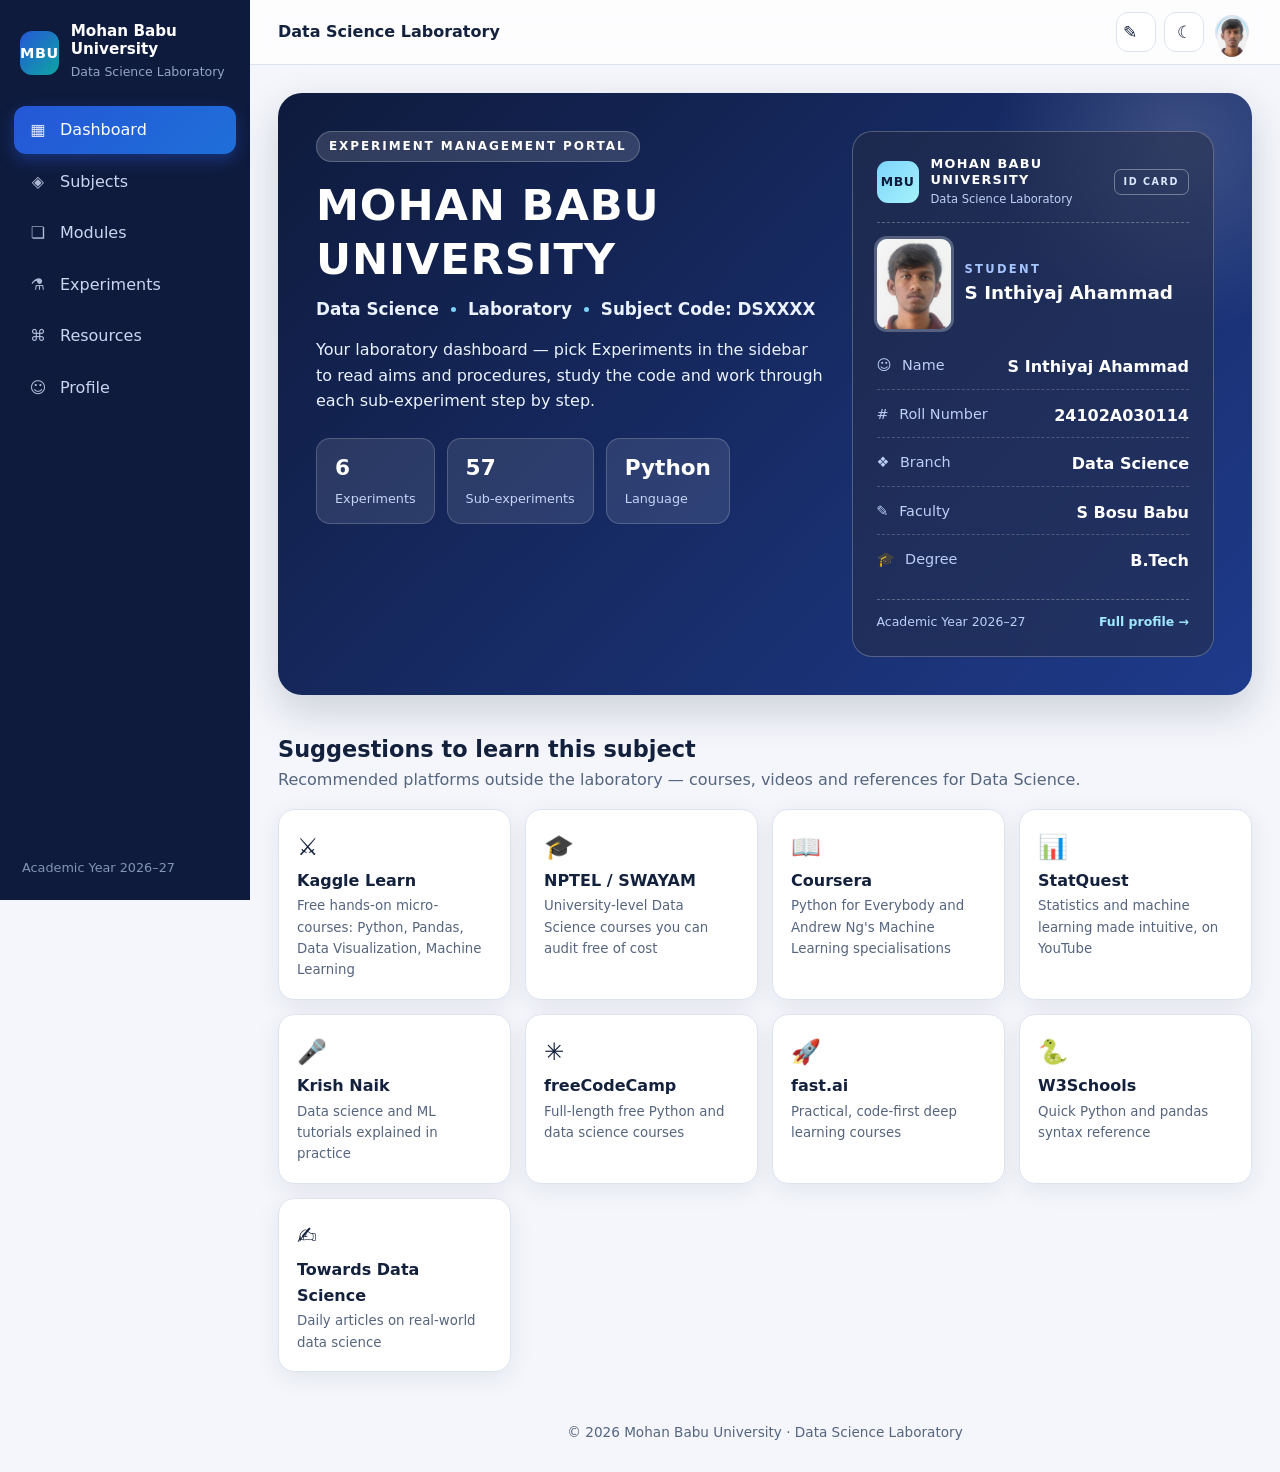
==== mbu-portal/index.html @ 8afcabea "Add Data Science Laboratory portal with Subject Management System" ====
<!DOCTYPE html>
<html lang="en">
<head>
  <meta charset="UTF-8">
  <meta name="viewport" content="width=device-width, initial-scale=1">
  <title>Data Science Laboratory | Mohan Babu University</title>
  <meta name="description" content="Data Science Laboratory experiment portal of Mohan Babu University.">
  <script>
    try { var t = localStorage.getItem("mbu-theme"); if (t) document.documentElement.setAttribute("data-theme", t); } catch (e) {}
  </script>
  <link rel="stylesheet" href="css/style.css">
  <link rel="stylesheet" href="css/admin.css">
</head>
<body>
  <div class="page-progress" aria-hidden="true"></div>
  <a class="skip-link" href="#main">Skip to content</a>
  <div class="overlay" id="overlay"></div>

  <aside class="sidebar" id="sidebar" aria-label="Main navigation">
    <div class="brand">
      <span class="brand-logo" aria-hidden="true">MBU</span>
      <div><strong>Mohan Babu University</strong><small>Data Science Laboratory</small></div>
    </div>
    <nav class="nav">
      <a href="index.html" data-nav-id="dashboard"><span class="ico" aria-hidden="true">▦</span> Dashboard</a>
      <a href="subjects.html" data-nav-id="subjects"><span class="ico" aria-hidden="true">◈</span> Subjects</a>
      <a href="modules.html" data-nav-id="modules"><span class="ico" aria-hidden="true">❏</span> Modules</a>
      <a href="experiments.html" data-nav-id="experiments"><span class="ico" aria-hidden="true">⚗</span> Experiments</a>
      <a href="resources.html" data-nav-id="resources"><span class="ico" aria-hidden="true">⌘</span> Resources</a>
      <a href="profile.html" data-nav-id="profile"><span class="ico" aria-hidden="true">☺</span> Profile</a>
    </nav>
    <div class="sidebar-foot">Academic Year 2026–27</div>
  </aside>

  <div class="main">
    <header class="topbar">
      <button class="icon-btn menu-btn" id="menuBtn" type="button" aria-label="Open menu" aria-controls="sidebar" aria-expanded="false">☰</button>
      <span class="topbar-title">Data Science Laboratory</span>
      <div class="topbar-actions">
        <button class="icon-btn" id="themeToggle" type="button" aria-label="Toggle dark mode">☾</button>
        <a class="topbar-avatar" href="profile.html" data-nav aria-label="Open profile page" title="Profile">
          <span class="avatar" id="topAvatar" aria-hidden="true">?</span>
        </a>
      </div>
    </header>

    <main id="main" class="page container">

      <!-- HEADER / PROFILE -->
      <section class="hero" id="dashboard" aria-labelledby="uniTitle">
        <div class="hero-text">
          <span class="eyebrow">Experiment Management Portal</span>
          <h1 id="uniTitle">MOHAN BABU UNIVERSITY</h1>
          <p class="hero-sub">
            <span>Data Science</span><i aria-hidden="true"></i>
            <span>Laboratory</span><i aria-hidden="true"></i>
            <span id="subjectCode">Subject Code: DSXXXX</span>
          </p>
          <p class="hero-lead">Your laboratory dashboard — pick Experiments in the sidebar to read aims and procedures, study the code and work through each sub-experiment step by step.</p>
          <div class="stats">
            <div class="stat"><strong id="statExp">0</strong><span>Experiments</span></div>
            <div class="stat"><strong id="statSub">0</strong><span>Sub-experiments</span></div>
            <div class="stat"><strong>Python</strong><span>Language</span></div>
          </div>
        </div>

        <aside class="profile-card" id="profile" aria-label="Student ID card">
          <div class="id-strip">
            <span class="id-crest" aria-hidden="true">MBU</span>
            <div><strong>MOHAN BABU UNIVERSITY</strong><small>Data Science Laboratory</small></div>
            <span class="id-tag">ID CARD</span>
          </div>
          <div class="profile-head">
            <div class="avatar" id="avatar" aria-hidden="true">?</div>
            <div><span class="profile-label">STUDENT</span><strong id="pName">Student</strong></div>
          </div>
          <dl class="profile-list">
            <div><dt><span aria-hidden="true">☺</span> Name</dt><dd id="pNameFull"></dd></div>
            <div><dt><span aria-hidden="true">#</span> Roll Number</dt><dd id="pRoll"></dd></div>
            <div><dt><span aria-hidden="true">❖</span> Branch</dt><dd id="pBranch"></dd></div>
            <div><dt><span aria-hidden="true">✎</span> Faculty</dt><dd id="pFaculty"></dd></div>
            <div><dt><span aria-hidden="true">🎓</span> Degree</dt><dd id="pDegree"></dd></div>
          </dl>
          <div class="id-foot">
            <span>Academic Year 2026–27</span>
            <a href="profile.html" data-nav>Full profile →</a>
          </div>
        </aside>
      </section>

      <!-- LEARNING SUGGESTIONS -->
      <section class="resources" id="suggestions" aria-labelledby="sugTitle">
        <h2 id="sugTitle">Suggestions to learn this subject</h2>
        <p class="muted">Recommended platforms outside the laboratory — courses, videos and references for Data Science.</p>
        <div class="res-grid" id="sugGrid"></div>
        <p class="muted" id="sugEmpty" hidden>No suggestions configured — add entries to <code>learningSuggestions</code> in <code>js/data.js</code>.</p>
      </section>
    </main>

    <footer class="footer">© 2026 Mohan Babu University · Data Science Laboratory</footer>
  </div>

  <script src="js/data.js"></script>
  <script src="js/data-store.js"></script>
  <script src="js/common.js"></script>
  <script src="js/index.js"></script>
  <!-- Edit / Admin Mode -->
  <script src="js/admin.js"></script>
  <script src="js/admin-pages.js"></script>
</body>
</html>
---- mbu-portal/css/style.css ----
/* =====================================================================
   style.css  -  Mohan Babu University Data Science Laboratory Portal
   Sections: variables, base, layout, hero, search, cards, modal,
   detail pages, code, animations, responsive.
   ===================================================================== */

:root {
  --bg: #f4f6fb;
  --surface: #ffffff;
  --surface-2: #eef2f9;
  --text: #14213d;
  --muted: #55657f;
  --border: #dde3ef;
  --link: #1d4ed8;
  --primary: #2557d6;
  --primary-2: #0ea5a4;
  --glass: rgba(255, 255, 255, 0.78);
  --shadow: 0 6px 24px rgba(20, 33, 61, 0.08);
  --shadow-lg: 0 16px 40px rgba(20, 33, 61, 0.18);
  --sidebar: #0f1b3d;
  --code-bg: #0f172a;
  --radius: 18px;
}

[data-theme="dark"] {
  --bg: #0b1220;
  --surface: #131c31;
  --surface-2: #1a2540;
  --text: #e8edf8;
  --muted: #9fb0cc;
  --border: #25324f;
  --link: #8ab4ff;
  --primary: #6c9bff;
  --primary-2: #2dd4bf;
  --glass: rgba(11, 18, 32, 0.78);
  --shadow: 0 6px 24px rgba(0, 0, 0, 0.35);
  --shadow-lg: 0 16px 40px rgba(0, 0, 0, 0.5);
  --sidebar: #080e1d;
}

/* ---------- Base ---------- */
*,
*::before,
*::after {
  box-sizing: border-box;
}

html {
  scroll-behavior: smooth;
  scroll-padding-top: 84px;
}

body {
  margin: 0;
  font-family: "Inter", "Segoe UI", system-ui, -apple-system, Roboto, Arial, sans-serif;
  background: var(--bg);
  color: var(--text);
  line-height: 1.6;
  transition: background 0.3s ease, color 0.3s ease;
}

a {
  color: var(--link);
  text-decoration: none;
}

h1,
h2,
h3 {
  line-height: 1.25;
  margin: 0;
}

p {
  margin: 0;
}

.muted {
  color: var(--muted);
}

.sr-only {
  position: absolute;
  width: 1px;
  height: 1px;
  padding: 0;
  margin: -1px;
  overflow: hidden;
  clip: rect(0, 0, 0, 0);
  white-space: nowrap;
  border: 0;
}

.skip-link {
  position: fixed;
  left: 12px;
  top: -60px;
  z-index: 300;
  background: var(--primary);
  color: #fff;
  padding: 10px 16px;
  border-radius: 10px;
  transition: top 0.2s;
}

.skip-link:focus {
  top: 12px;
}

:focus-visible {
  outline: 3px solid var(--primary-2);
  outline-offset: 2px;
  border-radius: 6px;
}

/* Loading bar and spinner */
.page-progress {
  position: fixed;
  top: 0;
  left: 0;
  height: 3px;
  width: 0;
  z-index: 400;
  pointer-events: none;
  background: linear-gradient(90deg, var(--primary), var(--primary-2));
  animation: progress 0.9s ease-out forwards;
}

.loader {
  display: flex;
  align-items: center;
  gap: 12px;
  padding: 60px 0;
  color: var(--muted);
  justify-content: center;
}

.spinner {
  width: 22px;
  height: 22px;
  border-radius: 50%;
  border: 3px solid var(--border);
  border-top-color: var(--primary);
  animation: spin 0.8s linear infinite;
}

/* ---------- Layout ---------- */
.sidebar {
  position: fixed;
  inset: 0 auto 0 0;
  width: 250px;
  z-index: 60;
  background: var(--sidebar);
  color: #cbd5f0;
  padding: 22px 14px;
  display: flex;
  flex-direction: column;
  gap: 22px;
  transition: transform 0.3s ease;
}

.brand {
  display: flex;
  align-items: center;
  gap: 12px;
  padding: 0 6px;
}

.brand strong {
  display: block;
  color: #fff;
  font-size: 0.95rem;
  line-height: 1.2;
}

.brand small {
  color: #94a3c8;
  font-size: 0.78rem;
}

.brand-logo {
  width: 44px;
  height: 44px;
  border-radius: 12px;
  display: grid;
  place-items: center;
  font-weight: 800;
  font-size: 0.9rem;
  color: #fff;
  letter-spacing: 0.04em;
  background: linear-gradient(135deg, #2557d6, #0ea5a4);
}

.nav {
  display: flex;
  flex-direction: column;
  gap: 4px;
}

.nav a {
  display: flex;
  align-items: center;
  gap: 12px;
  padding: 11px 14px;
  border-radius: 12px;
  color: #cbd5f0;
  font-weight: 500;
  transition: background 0.2s, color 0.2s, transform 0.2s;
}

.nav a .ico {
  width: 20px;
  text-align: center;
  opacity: 0.85;
}

.nav a:hover {
  background: rgba(255, 255, 255, 0.08);
  color: #fff;
  transform: translateX(3px);
}

.nav a.active {
  background: linear-gradient(135deg, #2557d6, #1e6fd9);
  color: #fff;
  box-shadow: 0 6px 16px rgba(37, 87, 214, 0.4);
}

.sidebar-foot {
  margin-top: auto;
  font-size: 0.8rem;
  color: #8392b5;
  padding: 0 8px;
}

.overlay {
  position: fixed;
  inset: 0;
  background: rgba(8, 14, 29, 0.55);
  z-index: 55;
  opacity: 0;
  visibility: hidden;
  transition: opacity 0.3s;
}

.overlay.show {
  opacity: 1;
  visibility: visible;
}

.main {
  margin-left: 250px;
  min-height: 100vh;
  display: flex;
  flex-direction: column;
}

.topbar {
  position: sticky;
  top: 0;
  z-index: 40;
  display: flex;
  align-items: center;
  gap: 12px;
  padding: 12px 28px;
  background: var(--glass);
  border-bottom: 1px solid var(--border);
  -webkit-backdrop-filter: blur(14px);
  backdrop-filter: blur(14px);
  transition: background 0.3s, border-color 0.3s;
}

.topbar-title {
  font-weight: 700;
}

.topbar-actions {
  margin-left: auto;
  display: flex;
  gap: 8px;
}

.icon-btn {
  width: 40px;
  height: 40px;
  border-radius: 12px;
  border: 1px solid var(--border);
  background: var(--surface);
  color: var(--text);
  font-size: 1.05rem;
  cursor: pointer;
  display: inline-grid;
  place-items: center;
  transition: transform 0.2s, border-color 0.2s, background 0.3s;
}

.icon-btn:hover {
  transform: translateY(-2px);
  border-color: var(--primary);
}

.menu-btn {
  display: none;
}

.container {
  width: 100%;
  max-width: 1180px;
  margin: 0 auto;
  padding: 28px;
  flex: 1;
}

.footer {
  text-align: center;
  color: var(--muted);
  font-size: 0.85rem;
  padding: 22px 16px 28px;
}

.page {
  animation: fadeIn 0.5s ease both;
}

body.leaving .page {
  opacity: 0;
  transform: translateY(8px);
  transition: opacity 0.18s, transform 0.18s;
}

/* ---------- Buttons ---------- */
.btn {
  display: inline-flex;
  align-items: center;
  justify-content: center;
  gap: 8px;
  padding: 11px 20px;
  border-radius: 12px;
  border: 1px solid transparent;
  font: inherit;
  font-weight: 600;
  cursor: pointer;
  transition: transform 0.2s, box-shadow 0.2s, background-position 0.4s, border-color 0.2s, background-color 0.2s;
}

.btn-primary {
  color: #fff;
  background: linear-gradient(135deg, #2557d6, #3b82f6, #0ea5a4);
  background-size: 200% 200%;
  background-position: 0% 50%;
}

.btn-primary:hover {
  transform: translateY(-2px);
  background-position: 100% 50%;
  box-shadow: 0 10px 22px rgba(37, 87, 214, 0.35);
}

.btn-ghost {
  background: transparent;
  color: var(--text);
  border-color: var(--border);
}

.btn-ghost:hover {
  background: var(--surface-2);
  border-color: var(--primary);
  transform: translateY(-2px);
}

.btn:active {
  transform: translateY(0);
}

.btn[disabled],
.btn[aria-disabled="true"] {
  opacity: 0.45;
  pointer-events: none;
}

/* ---------- Hero ---------- */
.hero {
  position: relative;
  overflow: hidden;
  display: grid;
  grid-template-columns: 1.4fr 1fr;
  gap: 28px;
  padding: 38px;
  border-radius: 24px;
  color: #fff;
  background: linear-gradient(135deg, #0f1b3d, #1e3a8a 55%, #0e7490);
  background-size: 180% 180%;
  animation: drift 14s ease infinite alternate;
  box-shadow: var(--shadow-lg);
}

.hero::before {
  content: "";
  position: absolute;
  width: 380px;
  height: 380px;
  right: -120px;
  top: -140px;
  border-radius: 50%;
  background: radial-gradient(circle, rgba(255, 255, 255, 0.16), transparent 70%);
  pointer-events: none;
}

.hero-text,
.profile-card {
  position: relative;
  z-index: 1;
}

.eyebrow {
  display: inline-block;
  font-size: 0.75rem;
  font-weight: 700;
  letter-spacing: 0.16em;
  text-transform: uppercase;
  padding: 5px 12px;
  border-radius: 999px;
  background: rgba(255, 255, 255, 0.14);
  border: 1px solid rgba(255, 255, 255, 0.22);
}

.hero h1 {
  margin-top: 16px;
  font-size: clamp(1.8rem, 4vw, 2.7rem);
  letter-spacing: 0.02em;
}

.hero-sub {
  margin-top: 10px;
  display: flex;
  flex-wrap: wrap;
  align-items: center;
  gap: 12px;
  font-weight: 600;
  font-size: 1.05rem;
  color: #eaf2ff;
}

.hero-sub i {
  width: 5px;
  height: 5px;
  border-radius: 50%;
  background: #7dd3fc;
  display: inline-block;
}

.hero-lead {
  margin-top: 14px;
  color: #eaf2ff;
  max-width: 52ch;
}

.stats {
  margin-top: 24px;
  display: flex;
  flex-wrap: wrap;
  gap: 12px;
}

.stat {
  padding: 12px 18px;
  border-radius: 14px;
  background: rgba(255, 255, 255, 0.1);
  border: 1px solid rgba(255, 255, 255, 0.18);
  min-width: 110px;
}

.stat strong {
  display: block;
  font-size: 1.35rem;
}

.stat span {
  font-size: 0.8rem;
  color: #c3d3f5;
}

.profile-card {
  align-self: center;
  padding: 24px;
  border-radius: 20px;
  background: rgba(255, 255, 255, 0.11);
  border: 1px solid rgba(255, 255, 255, 0.24);
  -webkit-backdrop-filter: blur(16px);
  backdrop-filter: blur(16px);
}

.profile-head {
  display: flex;
  align-items: center;
  gap: 14px;
  margin-bottom: 16px;
}

.avatar {
  width: 60px;
  height: 60px;
  border-radius: 50%;
  display: grid;
  place-items: center;
  font-size: 1.5rem;
  font-weight: 800;
  color: #0f1b3d;
  background: linear-gradient(135deg, #7dd3fc, #a5f3fc);
  box-shadow: 0 0 0 4px rgba(255, 255, 255, 0.2);
}

.profile-label {
  display: block;
  font-size: 0.72rem;
  letter-spacing: 0.2em;
  color: #a5c4ff;
  font-weight: 700;
}

.profile-head strong {
  font-size: 1.15rem;
}

.profile-list {
  margin: 0;
  display: grid;
  gap: 4px;
}

.profile-list>div {
  display: flex;
  justify-content: space-between;
  gap: 12px;
  padding: 9px 0;
  border-bottom: 1px dashed rgba(255, 255, 255, 0.2);
}

.profile-list>div:last-child {
  border-bottom: 0;
}

.profile-list dt {
  color: #bcd0f5;
  font-size: 0.9rem;
}

.profile-list dt span {
  margin-right: 6px;
}

.profile-list dd {
  margin: 0;
  font-weight: 600;
  text-align: right;
}

/* ---------- Search ---------- */
.search-panel {
  margin-top: 28px;
  padding: 26px;
  background: var(--surface);
  border: 1px solid var(--border);
  border-radius: var(--radius);
  box-shadow: var(--shadow);
  transition: background 0.3s, border-color 0.3s;
}

.search-head {
  display: flex;
  align-items: center;
  justify-content: space-between;
  gap: 16px;
  flex-wrap: wrap;
  margin-bottom: 18px;
}

.search-head h2 {
  font-size: 1.5rem;
}

.search-head p {
  color: var(--muted);
  font-size: 0.95rem;
}

.search-box {
  display: flex;
  align-items: center;
  gap: 8px;
  padding: 0 16px;
  border-radius: 14px;
  background: var(--surface-2);
  border: 2px solid var(--border);
  transition: border-color 0.2s, box-shadow 0.2s;
}

.search-box:focus-within {
  border-color: var(--primary);
  box-shadow: 0 0 0 4px rgba(37, 87, 214, 0.15);
}

.search-box input {
  flex: 1;
  min-width: 0;
  border: 0;
  outline: 0;
  background: transparent;
  color: var(--text);
  font: inherit;
  font-size: 1.05rem;
  padding: 17px 6px;
}

.clear-btn {
  border: 0;
  background: var(--border);
  color: var(--text);
  width: 28px;
  height: 28px;
  border-radius: 50%;
  cursor: pointer;
}

.result-count {
  margin-top: 12px;
  font-size: 0.9rem;
  color: var(--muted);
  min-height: 1.4em;
}

/* ---------- Experiment cards ---------- */
.grid {
  display: grid;
  grid-template-columns: repeat(3, 1fr);
  gap: 22px;
  margin-top: 24px;
}

.card {
  position: relative;
  overflow: hidden;
  display: flex;
  flex-direction: column;
  gap: 12px;
  padding: 24px 22px 22px;
  background: var(--surface);
  border: 1px solid var(--border);
  border-radius: var(--radius);
  box-shadow: var(--shadow);
  animation: rise 0.55s ease both;
  animation-delay: calc(var(--i, 0) * 70ms);
  transition: transform 0.25s ease, box-shadow 0.25s ease, border-color 0.25s ease, background 0.3s;
}

.card::before {
  content: "";
  position: absolute;
  left: 0;
  right: 0;
  top: 0;
  height: 4px;
  background: linear-gradient(90deg, var(--primary), var(--primary-2), var(--primary));
  background-size: 200% 100%;
  transition: background-position 0.6s;
}

.card:hover {
  transform: translateY(-6px);
  box-shadow: var(--shadow-lg);
  border-color: var(--primary);
}

.card:hover::before {
  background-position: 100% 0;
}

.card-top {
  display: flex;
  justify-content: space-between;
  align-items: center;
  gap: 8px;
}

.exp-tag {
  font-size: 0.74rem;
  font-weight: 800;
  letter-spacing: 0.14em;
  color: var(--link);
}

.badge {
  font-size: 0.7rem;
  font-weight: 700;
  padding: 2px 10px;
  border-radius: 999px;
  background: var(--surface-2);
  color: var(--muted);
  border: 1px solid var(--border);
}

.remove-btn {
  border: 0;
  background: transparent;
  color: var(--muted);
  cursor: pointer;
  font-size: 0.8rem;
  text-decoration: underline;
  padding: 2px 4px;
}

.remove-btn:hover {
  color: #dc2626;
}

.card h3 {
  font-size: 1.18rem;
}

.desc {
  color: var(--muted);
  font-size: 0.9rem;
  line-height: 1.55;
  display: -webkit-box;
  -webkit-box-orient: vertical;
  -webkit-line-clamp: 15;
  line-clamp: 15;
  overflow: hidden;
}

.chips {
  display: flex;
  flex-wrap: wrap;
  gap: 8px;
}

.chip {
  width: 36px;
  height: 36px;
  display: grid;
  place-items: center;
  border-radius: 10px;
  font-weight: 700;
  background: var(--surface-2);
  border: 1px solid var(--border);
  color: var(--link);
  transition: transform 0.2s, background 0.2s, color 0.2s, box-shadow 0.2s;
}

.chip:hover {
  transform: translateY(-3px);
  background: linear-gradient(135deg, #2557d6, #0ea5a4);
  color: #fff;
  border-color: transparent;
  box-shadow: 0 8px 16px rgba(37, 87, 214, 0.3);
}

.card-actions {
  margin-top: auto;
  padding-top: 6px;
  display: flex;
  gap: 10px;
}

.card-actions .btn {
  flex: 1;
  font-size: 0.9rem;
  padding: 10px 12px;
}

.card.pop {
  animation: pop 0.35s ease both;
  animation-delay: calc(var(--i, 0) * 45ms);
}

.empty {
  text-align: center;
  margin-top: 24px;
  padding: 56px 20px;
  border: 2px dashed var(--border);
  border-radius: var(--radius);
  color: var(--muted);
  animation: fadeIn 0.4s ease;
}

.empty-icon {
  font-size: 2.2rem;
  margin-bottom: 8px;
}

.empty h3 {
  color: var(--text);
  margin-bottom: 4px;
}

/* ---------- Resources ---------- */
.resources {
  margin-top: 40px;
}

.resources h2 {
  font-size: 1.4rem;
  margin-bottom: 4px;
}

.res-grid {
  margin-top: 16px;
  display: grid;
  grid-template-columns: repeat(auto-fit, minmax(190px, 1fr));
  gap: 14px;
}

.res-tile {
  display: flex;
  flex-direction: column;
  gap: 2px;
  padding: 18px;
  border-radius: 16px;
  color: var(--text);
  background: var(--surface);
  border: 1px solid var(--border);
  box-shadow: var(--shadow);
  transition: transform 0.25s, border-color 0.25s, box-shadow 0.25s;
}

.res-tile span {
  font-size: 1.5rem;
}

.res-tile small {
  color: var(--muted);
}

.res-tile:hover {
  transform: translateY(-4px);
  border-color: var(--primary);
  box-shadow: var(--shadow-lg);
}

/* ---------- Modal ---------- */
.modal-backdrop {
  position: fixed;
  inset: 0;
  z-index: 100;
  display: grid;
  place-items: center;
  padding: 16px;
  background: rgba(8, 14, 29, 0.6);
  -webkit-backdrop-filter: blur(4px);
  backdrop-filter: blur(4px);
  opacity: 0;
  visibility: hidden;
  transition: opacity 0.25s, visibility 0.25s;
}

.modal-backdrop.open {
  opacity: 1;
  visibility: visible;
}

.modal {
  width: min(640px, 100%);
  max-height: 92vh;
  overflow: auto;
  padding: 26px;
  border-radius: 22px;
  background: var(--surface);
  border: 1px solid var(--border);
  box-shadow: var(--shadow-lg);
  transform: translateY(24px) scale(0.97);
  transition: transform 0.3s ease;
}

.modal-backdrop.open .modal {
  transform: none;
}

.modal-head {
  display: flex;
  justify-content: space-between;
  align-items: center;
  margin-bottom: 16px;
}

.modal-head h2 {
  font-size: 1.4rem;
}

.field {
  display: flex;
  flex-direction: column;
  gap: 6px;
  margin-bottom: 14px;
}

.field-row {
  display: flex;
  gap: 14px;
}

.field-row .field {
  width: 190px;
}

.field-row .field.grow {
  flex: 1;
  width: auto;
}

.field label {
  font-weight: 600;
  font-size: 0.9rem;
}

.field input,
.field textarea {
  width: 100%;
  font: inherit;
  color: var(--text);
  background: var(--surface-2);
  border: 1.5px solid var(--border);
  border-radius: 12px;
  padding: 11px 13px;
  resize: vertical;
  transition: border-color 0.2s, box-shadow 0.2s;
}

.field input:focus,
.field textarea:focus {
  outline: 0;
  border-color: var(--primary);
  box-shadow: 0 0 0 4px rgba(37, 87, 214, 0.15);
}

.form-error {
  color: #dc2626;
  font-weight: 600;
  font-size: 0.9rem;
  margin-bottom: 10px;
}

.modal-actions {
  display: flex;
  justify-content: flex-end;
  gap: 10px;
}

/* ---------- Detail pages ---------- */
.back-link {
  display: inline-flex;
  gap: 6px;
  font-weight: 600;
  margin-bottom: 16px;
}

.back-link:hover {
  text-decoration: underline;
}

.page-hero {
  padding: 34px;
  border-radius: 24px;
  color: #fff;
  box-shadow: var(--shadow-lg);
  background: linear-gradient(135deg, #0f1b3d, #1e3a8a 60%, #0e7490);
  background-size: 180% 180%;
  animation: drift 14s ease infinite alternate;
}

.page-hero .exp-tag {
  color: #7dd3fc;
  font-size: 0.85rem;
}

.page-hero h1 {
  margin-top: 8px;
  font-size: clamp(1.6rem, 3.4vw, 2.3rem);
}

.res-label {
  margin-top: 18px;
  font-size: 0.78rem;
  letter-spacing: 0.16em;
  text-transform: uppercase;
  color: #a5c4ff;
  font-weight: 700;
}

.res-links {
  margin-top: 10px;
  display: flex;
  flex-wrap: wrap;
  gap: 12px;
}

.res-link {
  display: inline-flex;
  align-items: center;
  gap: 8px;
  padding: 10px 18px;
  border-radius: 12px;
  color: #fff;
  font-weight: 600;
  background: rgba(255, 255, 255, 0.14);
  border: 1px solid rgba(255, 255, 255, 0.28);
  transition: transform 0.2s, background 0.2s;
}

.res-link:hover {
  transform: translateY(-3px);
  background: rgba(255, 255, 255, 0.25);
}

.panel {
  margin-top: 20px;
  padding: 26px;
  background: var(--surface);
  border: 1px solid var(--border);
  border-radius: var(--radius);
  box-shadow: var(--shadow);
  animation: rise 0.5s ease both;
  transition: background 0.3s;
}

.panel h2 {
  display: flex;
  align-items: center;
  gap: 12px;
  font-size: 1.25rem;
  margin-bottom: 14px;
}

.panel h2 .num {
  width: 32px;
  height: 32px;
  border-radius: 10px;
  display: grid;
  place-items: center;
  font-size: 0.9rem;
  color: #fff;
  background: linear-gradient(135deg, #2557d6, #0ea5a4);
}

.panel p {
  color: var(--text);
}

.panel p+p {
  margin-top: 10px;
}

.data-table {
  width: 100%;
  border-collapse: collapse;
}

.data-table th,
.data-table td {
  text-align: left;
  padding: 12px 14px;
  border-bottom: 1px solid var(--border);
  vertical-align: top;
}

.data-table th {
  width: 32%;
  color: var(--muted);
  font-weight: 600;
}

.data-table tr:last-child th,
.data-table tr:last-child td {
  border-bottom: 0;
}

.steps {
  list-style: none;
  margin: 0;
  padding: 0;
  display: grid;
  gap: 10px;
  counter-reset: step;
}

.steps li {
  counter-increment: step;
  display: flex;
  gap: 14px;
  align-items: flex-start;
  padding: 12px 14px;
  background: var(--surface-2);
  border-radius: 12px;
  border: 1px solid var(--border);
  transition: transform 0.2s, border-color 0.2s;
}

.steps li:hover {
  transform: translateX(4px);
  border-color: var(--primary);
}

.steps li::before {
  content: counter(step, decimal-leading-zero);
  flex: none;
  min-width: 34px;
  height: 28px;
  display: grid;
  place-items: center;
  border-radius: 8px;
  font-weight: 700;
  font-size: 0.85rem;
  color: #fff;
  background: linear-gradient(135deg, #2557d6, #0ea5a4);
}

.steps.arrows li::after {
  content: none;
}

.step-arrow {
  color: var(--link);
  font-weight: 700;
}

.sub-grid {
  display: grid;
  grid-template-columns: repeat(auto-fill, minmax(210px, 1fr));
  gap: 14px;
}

.sub-card {
  display: flex;
  flex-direction: column;
  gap: 4px;
  padding: 16px;
  border-radius: 14px;
  color: var(--text);
  background: var(--surface-2);
  border: 1px solid var(--border);
  transition: transform 0.25s, box-shadow 0.25s, border-color 0.25s;
}

.sub-card strong {
  font-size: 1.3rem;
  color: var(--link);
}

.sub-card span {
  color: var(--muted);
  font-size: 0.9rem;
}

.sub-card:hover {
  transform: translateY(-5px);
  box-shadow: var(--shadow-lg);
  border-color: var(--primary);
}

/* Architecture diagram (HTML + CSS only) */
.arch {
  display: flex;
  flex-direction: column;
  align-items: center;
  padding: 8px 0;
}

.arch-node {
  min-width: min(300px, 100%);
  padding: 14px 26px;
  text-align: center;
  font-weight: 700;
  border-radius: 14px;
  color: var(--text);
  background: linear-gradient(135deg, var(--surface-2), var(--surface));
  border: 1.5px solid var(--primary);
  box-shadow: var(--shadow);
  animation: rise 0.5s ease both;
  animation-delay: calc(var(--i, 0) * 120ms);
  transition: transform 0.2s;
}

.arch-node:hover {
  transform: scale(1.04);
}

.arch-node small {
  display: block;
  color: var(--muted);
  font-weight: 500;
  font-size: 0.75rem;
  letter-spacing: 0.08em;
}

.arch-arrow {
  position: relative;
  width: 2px;
  height: 38px;
  background: linear-gradient(var(--primary), var(--primary-2));
}

.arch-arrow::before {
  content: "";
  position: absolute;
  left: -3px;
  top: 0;
  width: 8px;
  height: 8px;
  border-radius: 50%;
  background: var(--primary-2);
  animation: flow 1.6s ease-in-out infinite;
}

.arch-arrow::after {
  content: "";
  position: absolute;
  left: -5px;
  bottom: -2px;
  border: 6px solid transparent;
  border-top: 9px solid var(--primary-2);
  border-bottom: 0;
}

/* Sub-experiment navigation */
.subnav {
  display: flex;
  align-items: center;
  justify-content: space-between;
  gap: 14px;
  flex-wrap: wrap;
  margin-top: 20px;
  padding: 14px 18px;
  border-radius: 16px;
  background: var(--surface);
  border: 1px solid var(--border);
  box-shadow: var(--shadow);
}

.subnav-label {
  font-weight: 700;
}

.tabs {
  display: flex;
  flex-wrap: wrap;
  gap: 8px;
  margin-top: 16px;
}

.tab {
  min-width: 44px;
  height: 40px;
  padding: 0 14px;
  border-radius: 10px;
  font: inherit;
  font-weight: 700;
  cursor: pointer;
  border: 1px solid var(--border);
  background: var(--surface);
  color: var(--link);
  transition: transform 0.2s, background 0.2s, color 0.2s, box-shadow 0.2s;
}

.tab:hover {
  transform: translateY(-3px);
  border-color: var(--primary);
}

.tab[aria-current="true"] {
  color: #fff;
  border-color: transparent;
  background: linear-gradient(135deg, #2557d6, #0ea5a4);
  box-shadow: 0 8px 16px rgba(37, 87, 214, 0.3);
}

.tools {
  display: flex;
  flex-wrap: wrap;
  gap: 10px;
}

.tool {
  padding: 7px 14px;
  border-radius: 999px;
  font-weight: 600;
  font-size: 0.88rem;
  background: var(--surface-2);
  border: 1px solid var(--border);
}

.swap {
  animation: swap 0.4s ease both;
}

.proc {
  display: grid;
  gap: 10px;
  list-style: none;
  margin: 0;
  padding: 0;
}

.proc li {
  display: flex;
  gap: 12px;
  align-items: baseline;
  padding: 11px 14px;
  border-radius: 12px;
  background: var(--surface-2);
  border: 1px solid var(--border);
}

.step-no {
  font-weight: 800;
  color: var(--link);
  font-variant-numeric: tabular-nums;
}

/* ---------- Code and output ---------- */
.code-wrap {
  border-radius: 14px;
  overflow: hidden;
  background: var(--code-bg);
  border: 1px solid #1e293b;
}

.code-head,
.out-head {
  display: flex;
  justify-content: space-between;
  align-items: center;
  padding: 10px 14px;
  background: #1e293b;
  color: #94a3b8;
  font-size: 0.82rem;
}

.dots {
  display: inline-flex;
  gap: 6px;
  margin-right: 10px;
  vertical-align: middle;
}

.dots i {
  width: 11px;
  height: 11px;
  border-radius: 50%;
  display: inline-block;
}

.dots i:nth-child(1) {
  background: #ef4444;
}

.dots i:nth-child(2) {
  background: #f59e0b;
}

.dots i:nth-child(3) {
  background: #22c55e;
}

.copy-btn {
  border: 1px solid #334155;
  background: #0f172a;
  color: #e2e8f0;
  padding: 6px 14px;
  border-radius: 8px;
  cursor: pointer;
  font: inherit;
  font-weight: 600;
  font-size: 0.82rem;
  transition: background 0.2s, border-color 0.2s, color 0.2s;
}

.copy-btn:hover {
  background: #1e293b;
  border-color: #64748b;
}

.copy-btn.done {
  color: #86efac;
  border-color: #22c55e;
}

pre {
  margin: 0;
}

.code-wrap pre,
.out-wrap pre {
  padding: 18px;
  overflow: auto;
  font-family: "Fira Code", "Cascadia Code", Consolas, "Courier New", monospace;
  font-size: 0.88rem;
  line-height: 1.65;
}

.code-wrap pre {
  color: #e2e8f0;
}

.tok-k {
  color: #c4b5fd;
}

.tok-s {
  color: #86efac;
}

.tok-c {
  color: #94a3b8;
  font-style: italic;
}

.tok-n {
  color: #fbbf24;
}

.out-wrap {
  border-radius: 14px;
  overflow: hidden;
  background: #0b1220;
  border: 1px solid #1e293b;
}

.out-wrap pre {
  color: #a7f3d0;
  white-space: pre-wrap;
}

.out-head .live {
  display: inline-flex;
  align-items: center;
  gap: 8px;
}

.out-head .live::before {
  content: "";
  width: 9px;
  height: 9px;
  border-radius: 50%;
  background: #22c55e;
  animation: pulse 1.8s ease-in-out infinite;
}

.toast {
  position: fixed;
  left: 50%;
  bottom: 28px;
  z-index: 500;
  transform: translate(-50%, 30px);
  opacity: 0;
  pointer-events: none;
  padding: 12px 22px;
  border-radius: 12px;
  font-weight: 600;
  color: #fff;
  background: #0f172a;
  box-shadow: var(--shadow-lg);
  transition: opacity 0.3s, transform 0.3s;
}

.toast.show {
  opacity: 1;
  transform: translate(-50%, 0);
}

/* ---------- Animations ---------- */
@keyframes fadeIn {
  from {
    opacity: 0;
  }

  to {
    opacity: 1;
  }
}

@keyframes rise {
  from {
    opacity: 0;
    transform: translateY(18px);
  }

  to {
    opacity: 1;
    transform: none;
  }
}

@keyframes pop {
  from {
    opacity: 0;
    transform: scale(0.96);
  }

  to {
    opacity: 1;
    transform: none;
  }
}

@keyframes swap {
  from {
    opacity: 0;
    transform: translateY(10px);
  }

  to {
    opacity: 1;
    transform: none;
  }
}

@keyframes drift {
  from {
    background-position: 0% 50%;
  }

  to {
    background-position: 100% 50%;
  }
}

@keyframes spin {
  to {
    transform: rotate(360deg);
  }
}

@keyframes progress {
  0% {
    width: 0;
    opacity: 1;
  }

  80% {
    width: 100%;
    opacity: 1;
  }

  100% {
    width: 100%;
    opacity: 0;
  }
}

@keyframes flow {
  0% {
    top: 0;
    opacity: 0;
  }

  20% {
    opacity: 1;
  }

  80% {
    opacity: 1;
  }

  100% {
    top: 100%;
    opacity: 0;
  }
}

@keyframes pulse {

  0%,
  100% {
    opacity: 1;
  }

  50% {
    opacity: 0.35;
  }
}

/* ---------- Responsive ---------- */
@media (max-width: 1279px) {
  .grid {
    grid-template-columns: repeat(2, 1fr);
  }
}

@media (max-width: 900px) {
  .sidebar {
    transform: translateX(-100%);
    box-shadow: var(--shadow-lg);
  }

  .sidebar.open {
    transform: none;
  }

  .main {
    margin-left: 0;
  }

  .menu-btn {
    display: inline-grid;
  }

  .hero {
    grid-template-columns: 1fr;
    padding: 26px;
  }

  .topbar {
    padding: 10px 16px;
  }

  .container {
    padding: 16px;
  }

  .field-row {
    flex-direction: column;
    gap: 0;
  }

  .field-row .field {
    width: 100%;
  }
}

@media (max-width: 699px) {
  .grid {
    grid-template-columns: 1fr;
  }

  .search-panel,
  .panel {
    padding: 20px;
  }

  .page-hero {
    padding: 24px;
  }

  .data-table th {
    width: 40%;
  }

  .profile-list>div {
    flex-direction: column;
    gap: 0;
  }

  .profile-list dd {
    text-align: left;
  }
}

@media (prefers-reduced-motion: reduce) {

  *,
  *::before,
  *::after {
    animation-duration: 0.01ms !important;
    animation-iteration-count: 1 !important;
    transition-duration: 0.01ms !important;
    scroll-behavior: auto !important;
  }
}

#avatar {
  width: 45px;
  height: 45px;
  border-radius: 50%;
  overflow: hidden;
}

.profile-avatar {
  width: 100%;
  height: 100%;
  object-fit: cover;
  display: block;
}
.compiler-section {
  margin-top: 30px;
  padding: 24px;
  border-radius: 16px;
  background: var(--card-bg, #ffffff);
  border: 1px solid var(--border, #e5e7eb);
  box-shadow: 0 8px 30px rgba(0, 0, 0, 0.06);
}

.compiler-header {
  display: flex;
  justify-content: space-between;
  align-items: center;
  gap: 20px;
  margin-bottom: 20px;
}

.compiler-header h2 {
  margin: 0 0 5px;
}

.compiler-header p {
  margin: 0;
  color: #6b7280;
}

#languageSelect {
  padding: 10px 14px;
  border-radius: 8px;
  border: 1px solid #d1d5db;
  font-size: 15px;
}

.compiler-body {
  display: grid;
  grid-template-columns: 1fr 280px;
  gap: 16px;
}

.editor-panel {
  grid-column: 1 / -1;
  border-radius: 12px;
  overflow: hidden;
  border: 1px solid #252525;
  background: #1e1e1e;
}

.editor-toolbar {
  height: 48px;
  padding: 0 12px;
  display: flex;
  align-items: center;
  justify-content: space-between;
  background: #252525;
  color: #ddd;
}

.run-btn {
  border: 0;
  padding: 9px 16px;
  border-radius: 7px;
  cursor: pointer;
  font-weight: 600;
}

#codeEditor {
  width: 100%;
  min-height: 400px;
  padding: 18px;
  box-sizing: border-box;
  resize: vertical;

  background: #1e1e1e;
  color: #f5f5f5;

  border: none;
  outline: none;

  font-family: Consolas, Monaco, monospace;
  font-size: 15px;
  line-height: 1.6;
}

.input-panel,
.output-panel {
  border: 1px solid #e5e7eb;
  border-radius: 12px;
  overflow: hidden;
}

.input-panel label {
  display: block;
  padding: 12px;
  font-weight: 600;
  border-bottom: 1px solid #e5e7eb;
}

#programInput {
  width: 100%;
  height: 180px;
  padding: 14px;
  box-sizing: border-box;
  border: 0;
  resize: vertical;
  outline: none;
  font-family: Consolas, monospace;
}

.output-panel {
  grid-column: 1 / -1;
}

.output-header {
  display: flex;
  justify-content: space-between;
  padding: 12px;
  font-weight: 600;
  border-bottom: 1px solid #e5e7eb;
}

#clearOutput {
  border: none;
  background: transparent;
  cursor: pointer;
}

#programOutput {
  margin: 0;
  padding: 18px;
  min-height: 150px;
  overflow: auto;

  background: #111827;
  color: #e5e7eb;

  font-family: Consolas, Monaco, monospace;
  white-space: pre-wrap;
}

@media (max-width: 800px) {
  .compiler-header {
    flex-direction: column;
    align-items: stretch;
  }

  .compiler-body {
    grid-template-columns: 1fr;
  }
}
/* ============================================================
   MBU ONLINE CODE LAB
   ============================================================ */

.compiler-section {
    margin-top: 32px;
    padding: 24px;
    border: 1px solid var(--border, #e5e7eb);
    border-radius: 18px;
    background: var(--card, #ffffff);
    box-shadow: 0 10px 35px rgba(0, 0, 0, 0.06);
}


/* ============================================================
   HEADER
   ============================================================ */

.compiler-title {
    display: flex;
    justify-content: space-between;
    align-items: flex-end;
    gap: 20px;
    margin-bottom: 20px;
}

.compiler-title h2 {
    margin: 0 0 6px;
    font-size: 24px;
}

.compiler-title p {
    margin: 0;
    color: #6b7280;
    font-size: 14px;
}


/* ============================================================
   LANGUAGE SELECTOR
   ============================================================ */

.language-box {
    display: flex;
    flex-direction: column;
    gap: 6px;
    min-width: 170px;
}

.language-box label {
    font-size: 12px;
    font-weight: 600;
    color: #6b7280;
}

/* Language + chart-example selectors sit side by side */
.compiler-selects {
    display: flex;
    gap: 20px;
    align-items: flex-end;
    flex-wrap: wrap;
}

#languageSelect {
    padding: 10px 14px;
    border: 1px solid #d1d5db;
    border-radius: 9px;
    background: #ffffff;
    color: #111827;
    font-size: 14px;
    cursor: pointer;
    outline: none;
}

#languageSelect:focus {
    border-color: #6366f1;
}


/* ============================================================
   EDITOR
   ============================================================ */

.code-editor-container {
    overflow: hidden;
    border: 1px solid #242424;
    border-radius: 12px;
    background: #1e1e1e;
}


/* ============================================================
   EDITOR TOP BAR
   ============================================================ */

.editor-topbar {
    min-height: 50px;
    padding: 0 12px;
    display: flex;
    justify-content: space-between;
    align-items: center;
    gap: 10px;
    background: #252526;
    border-bottom: 1px solid #333333;
}

.file-info {
    display: flex;
    align-items: center;
    gap: 9px;
    color: #d4d4d4;
    font-family: Consolas, Monaco, monospace;
    font-size: 13px;
}

.file-icon {
    font-size: 10px;
    color: #569cd6;
}


/* ============================================================
   EDITOR BUTTONS
   ============================================================ */

.editor-actions {
    display: flex;
    align-items: center;
    gap: 8px;
}

.editor-btn,
.run-code-btn {
    border: 0;
    border-radius: 7px;
    padding: 8px 13px;
    font-size: 13px;
    cursor: pointer;
    transition: 0.2s ease;
}

.editor-btn {
    background: #333333;
    color: #dddddd;
}

.editor-btn:hover {
    background: #444444;
}

.run-code-btn {
    background: #16a34a;
    color: white;
    font-weight: 600;
}

.run-code-btn:hover {
    background: #15803d;
}

.run-code-btn:disabled {
    opacity: 0.65;
    cursor: not-allowed;
}


/* ============================================================
   CODE TEXTAREA
   ============================================================ */

#codeEditor {
    display: block;
    width: 100%;
    min-height: 420px;
    padding: 18px;
    box-sizing: border-box;

    border: 0;
    outline: 0;
    resize: vertical;

    background: #1e1e1e;
    color: #d4d4d4;

    font-family:
        Consolas,
        Monaco,
        "Courier New",
        monospace;

    font-size: 14px;
    line-height: 1.65;

    tab-size: 4;
}


/* ============================================================
   INPUT + OUTPUT GRID
   ============================================================ */

.compiler-grid {
    display: grid;
    grid-template-columns: 1fr 1fr;
    gap: 16px;
    margin-top: 16px;
}


/* ============================================================
   CARDS
   ============================================================ */

.compiler-card {
    overflow: hidden;
    border: 1px solid #e5e7eb;
    border-radius: 12px;
    background: #ffffff;
}


/* ============================================================
   CARD HEADER
   ============================================================ */

.compiler-card-header {
    min-height: 46px;
    padding: 0 13px;

    display: flex;
    justify-content: space-between;
    align-items: center;

    border-bottom: 1px solid #e5e7eb;
}

.compiler-card-header h3 {
    margin: 0;
    font-size: 14px;
}

.compiler-card-header button {
    border: 0;
    background: transparent;
    color: #6b7280;
    cursor: pointer;
    font-size: 12px;
}

.compiler-card-header button:hover {
    color: #111827;
}


/* ============================================================
   PROGRAM INPUT
   ============================================================ */

#programInput {
    display: block;

    width: 100%;
    height: 170px;

    padding: 14px;
    box-sizing: border-box;

    border: 0;
    outline: 0;
    resize: vertical;

    font-family:
        Consolas,
        Monaco,
        monospace;

    font-size: 13px;
    line-height: 1.6;

    color: #111827;
    background: #ffffff;
}


/* ============================================================
   PROGRAM OUTPUT
   ============================================================ */

#programOutput {
    display: block;

    width: 100%;
    height: 170px;

    margin: 0;
    padding: 14px;

    box-sizing: border-box;

    overflow: auto;

    background: #111827;
    color: #e5e7eb;

    font-family:
        Consolas,
        Monaco,
        "Courier New",
        monospace;

    font-size: 13px;
    line-height: 1.6;

    white-space: pre-wrap;
    word-break: break-word;
}


/* ============================================================
   STATUS BAR
   ============================================================ */

.compiler-status {
    margin-top: 12px;
    padding: 10px 13px;

    display: flex;
    justify-content: space-between;
    align-items: center;

    border-radius: 9px;

    background: #f8fafc;
    color: #64748b;

    font-size: 12px;
}


/* ============================================================
   DARK MODE
   ============================================================ */

[data-theme="dark"] .compiler-section {
    background: #111827;
    border-color: #374151;
}

[data-theme="dark"] .compiler-title p {
    color: #9ca3af;
}

[data-theme="dark"] #languageSelect {
    background: #1f2937;
    color: #f9fafb;
    border-color: #4b5563;
}

[data-theme="dark"] .compiler-card {
    background: #1f2937;
    border-color: #374151;
}

[data-theme="dark"] .compiler-card-header {
    border-color: #374151;
    color: #f9fafb;
}

[data-theme="dark"] #programInput {
    background: #1f2937;
    color: #f9fafb;
}

[data-theme="dark"] .compiler-status {
    background: #1f2937;
    color: #9ca3af;
}


/* ============================================================
   MOBILE
   ============================================================ */

@media (max-width: 850px) {

    .compiler-section {
        padding: 16px;
    }

    .compiler-title {
        flex-direction: column;
        align-items: stretch;
    }

    .language-box {
        width: 100%;
    }

    #languageSelect {
        width: 100%;
    }

    .compiler-grid {
        grid-template-columns: 1fr;
    }

}


@media (max-width: 600px) {

    .editor-topbar {
        flex-direction: column;
        align-items: stretch;
        padding: 10px;
    }

    .editor-actions {
        width: 100%;
    }

    .editor-btn,
    .run-code-btn {
        flex: 1;
    }

    #codeEditor {
        min-height: 350px;
        font-size: 13px;
    }

    .compiler-status {
        flex-direction: column;
        align-items: flex-start;
        gap: 5px;
    }

}


/* ============================================================
   MODULE PAGES  ·  EXPERIMENT FILES  ·  LOCAL PYTHON SANDBOX
   (appended - everything above is unchanged)
   ============================================================ */


/* ---------- Module: notes, diagrams, PDF ---------- */

.note-list {
    display: grid;
    gap: 10px;
    margin: 0;
    padding: 0;
    list-style: none;
}

.note-list li {
    position: relative;
    padding: 12px 14px 12px 40px;
    background: var(--surface-2);
    border: 1px solid var(--border);
    border-radius: 12px;
    line-height: 1.65;
    font-size: 15px;
}

.note-list li::before {
    content: "✎";
    position: absolute;
    left: 14px;
    top: 12px;
    color: var(--primary);
}

.module-figure {
    margin: 0 0 18px;
}

.module-figure img {
    display: block;
    width: 100%;
    border: 1px solid var(--border);
    border-radius: 14px;
    background: var(--surface-2);
}

.module-figure figcaption {
    margin-top: 8px;
    color: var(--muted);
    font-size: 14px;
}

/* diagram missing on disk -> hide the whole figure */
.module-figure.missing {
    display: none;
}

.pdf-wrap {
    border: 1px solid var(--border);
    border-radius: 14px;
    overflow: hidden;
    background: #ffffff;
}

.pdf-frame {
    display: block;
    width: 100%;
    height: 480px;
    border: 0;
    background: #ffffff;
}

.pdf-actions {
    display: flex;
    flex-wrap: wrap;
    gap: 10px;
    margin-top: 14px;
}


/* ---------- Experiment files ---------- */

.file-list {
    display: grid;
    gap: 12px;
}

.file-row {
    display: flex;
    align-items: center;
    flex-wrap: wrap;
    gap: 14px;
    padding: 14px 16px;
    background: var(--surface-2);
    border: 1px solid var(--border);
    border-radius: 14px;
    transition: border-color 0.2s ease, transform 0.2s ease;
}

.file-row:hover {
    border-color: var(--primary);
    transform: translateY(-2px);
}

.file-ico {
    font-size: 24px;
    line-height: 1;
}

.file-meta {
    flex: 1;
    min-width: 200px;
    display: flex;
    flex-direction: column;
    gap: 4px;
}

.file-meta strong {
    font-size: 15px;
    word-break: break-word;
}

.file-meta small {
    color: var(--muted);
    font-size: 13px;
}

.file-thumb {
    max-width: 200px;
    max-height: 110px;
    margin-top: 6px;
    border: 1px solid var(--border);
    border-radius: 8px;
    object-fit: cover;
}

.file-actions {
    display: flex;
    flex-wrap: wrap;
    gap: 8px;
}

.file-actions .btn {
    padding: 8px 14px;
    font-size: 13px;
}


/* ---------- File viewer modal ---------- */

.file-modal {
    width: min(880px, 100%);
}

.file-modal-body {
    min-height: 180px;
    max-height: 64vh;
    overflow: auto;
    background: var(--surface-2);
    border: 1px solid var(--border);
    border-radius: 14px;
}

.file-frame {
    display: block;
    width: 100%;
    height: 64vh;
    min-height: 320px;
    border: 0;
    background: #ffffff;
}

.file-modal-body img {
    display: block;
    max-width: 100%;
    margin: 0 auto;
}

.file-modal-body .empty {
    padding: 40px 20px;
}


/* ---------- Charts produced by matplotlib / seaborn ---------- */

.plot-output {
    display: grid;
    gap: 14px;
    margin-top: 14px;
}

.plot-img {
    display: block;
    width: 100%;
    height: auto;
    box-sizing: border-box;
    padding: 8px;
    background: #ffffff;
    border: 1px solid var(--border);
    border-radius: 12px;
}

/* Altair (Vega-Lite) and Bokeh containers - white card like .plot-img,
   scrollable rather than overflowing on narrow screens */
.vega-chart,
.bokeh-chart {
    min-height: 140px;
    overflow-x: auto;
}

.vega-chart svg,
.bokeh-chart canvas {
    max-width: 100%;
    display: block;
}


/* ---------- CodeMirror (only present when the CDN loaded) ---------- */

.code-editor-container .CodeMirror {
    height: 420px;
    min-height: 420px;
    background: #1e1e1e;
    color: #d4d4d4;
    font-family: Consolas, Monaco, "Courier New", monospace;
    font-size: 14px;
    line-height: 1.65;
}

.code-editor-container .CodeMirror-scrollbar-filler,
.code-editor-container .CodeMirror-gutter-filler {
    background: #1e1e1e;
}


/* ---------- Responsive ---------- */

@media (max-width: 600px) {

    .file-row {
        align-items: flex-start;
        padding: 12px;
    }

    .file-actions {
        width: 100%;
    }

    .file-actions .btn {
        flex: 1;
        text-align: center;
    }

    .pdf-frame {
        height: 300px;
    }

    .file-frame {
        height: 55vh;
        min-height: 260px;
    }

}

/* =====================================================================
   Profile feature: top-bar avatar, ID card, profile page (profile.html)
   ===================================================================== */

/* ---------- Top-right avatar (every page) ---------- */
.topbar-avatar {
    display: inline-grid;
    place-items: center;
    padding: 3px;
    border-radius: 50%;
    line-height: 1;
    text-decoration: none;
}

#topAvatar {
    width: 34px;
    height: 34px;
    font-size: 0.95rem;
    color: #0f1b3d;
    box-shadow: none;
    border: 2px solid var(--border);
    transition: border-color 0.2s ease, transform 0.2s ease;
}

.topbar-avatar:hover #topAvatar,
.topbar-avatar:focus-visible #topAvatar {
    border-color: var(--primary);
    transform: translateY(-1px);
}

.topbar-avatar .profile-avatar {
    border-radius: 50%;
}

/* ---------- ID-card chrome (dashboard hero) ---------- */
.id-strip {
    display: flex;
    align-items: center;
    gap: 12px;
    padding-bottom: 14px;
    margin-bottom: 16px;
    border-bottom: 1px dashed rgba(255, 255, 255, 0.28);
}

.id-crest {
    width: 42px;
    height: 42px;
    flex: 0 0 auto;
    border-radius: 11px;
    display: grid;
    place-items: center;
    font-size: 0.78rem;
    font-weight: 800;
    letter-spacing: 0.04em;
    color: #0f1b3d;
    background: linear-gradient(135deg, #7dd3fc, #a5f3fc);
}

.id-strip>div {
    min-width: 0;
    line-height: 1.25;
}

.id-strip strong {
    display: block;
    font-size: 0.8rem;
    letter-spacing: 0.1em;
}

.id-strip small {
    font-size: 0.72rem;
    color: #bcd0f5;
}

.id-tag {
    margin-left: auto;
    flex: 0 0 auto;
    font-size: 0.6rem;
    font-weight: 800;
    letter-spacing: 0.16em;
    padding: 4px 9px;
    border: 1px solid rgba(255, 255, 255, 0.35);
    border-radius: 7px;
    color: #dbe7ff;
}

.id-foot {
    display: flex;
    justify-content: space-between;
    align-items: center;
    gap: 10px;
    flex-wrap: wrap;
    margin-top: 16px;
    padding-top: 12px;
    border-top: 1px dashed rgba(255, 255, 255, 0.28);
    font-size: 0.78rem;
    color: #bcd0f5;
}

.id-foot a {
    color: #9fe8ff;
    font-weight: 700;
    text-decoration: none;
}

.id-foot a:hover {
    text-decoration: underline;
}

/* passport-style photo inside the dashboard ID card */
#profile #avatar {
    width: 74px;
    height: 90px;
    border-radius: 10px;
    box-shadow: 0 0 0 3px rgba(255, 255, 255, 0.25);
    font-size: 1.7rem;
}

/* The animated hero gradient reaches a light cyan corner behind the card;
   a dark scrim layer keeps the light ID-card text readable there too
   (>= 4.5:1 contrast even at the lightest gradient stop). */
#profile.profile-card {
    background:
        linear-gradient(rgba(9, 17, 43, 0.45), rgba(9, 17, 43, 0.45)),
        rgba(255, 255, 255, 0.11);
}

/* ---------- Standalone ID card (profile page background) ---------- */
.id-card {
    padding: 24px;
    border-radius: 20px;
    background: var(--surface);
    border: 1px solid var(--border);
    color: var(--text);
    box-shadow: var(--shadow);
    transition: background 0.3s, border-color 0.3s;
}

.id-card .id-strip {
    border-bottom-color: var(--border);
}

.id-card .id-strip small {
    color: var(--muted);
}

.id-card .id-tag {
    color: var(--primary);
    border-color: var(--border);
}

.id-card .profile-label {
    color: var(--primary);
}

.id-card .profile-list>div {
    border-bottom-color: var(--border);
}

.id-card .profile-list dt {
    color: var(--muted);
}

.id-card .profile-list dd {
    color: var(--text);
}

.id-card .id-foot {
    border-top-color: var(--border);
    color: var(--muted);
}

.id-card .id-foot a {
    color: var(--link);
}

.id-card #pfAvatar {
    width: 84px;
    height: 102px;
    border-radius: 10px;
    box-shadow: none;
    border: 1px solid var(--border);
    font-size: 1.9rem;
}

/* ---------- Profile page layout ---------- */
.profile-grid {
    display: grid;
    grid-template-columns: minmax(0, 1.05fr) minmax(0, 1fr);
    gap: 24px;
    margin-top: 24px;
    align-items: start;
}

.profile-grid .panel {
    margin-top: 0;
}

.connect-card h2 {
    margin-bottom: 4px;
}

.connect-card p.muted {
    color: var(--muted);
    font-size: 0.92rem;
}

.social-grid {
    display: grid;
    gap: 12px;
    margin-top: 16px;
}

.social-tile {
    display: flex;
    align-items: center;
    gap: 14px;
    padding: 13px 16px;
    border: 1px solid var(--border);
    border-radius: 14px;
    background: var(--surface-2);
    color: var(--text);
    text-decoration: none;
    transition: transform 0.15s ease, border-color 0.15s ease, box-shadow 0.15s ease;
}

.social-tile:hover,
.social-tile:focus-visible {
    transform: translateY(-2px);
    border-color: var(--primary);
    box-shadow: var(--shadow);
}

.social-ico {
    width: 40px;
    height: 40px;
    flex: 0 0 auto;
    border-radius: 11px;
    display: grid;
    place-items: center;
    font-size: 0.9rem;
    font-weight: 800;
    color: #0f1b3d;
    background: linear-gradient(135deg, #7dd3fc, #a5f3fc);
}

.social-text {
    display: grid;
    min-width: 0;
    line-height: 1.3;
}

.social-text strong {
    font-size: 0.95rem;
}

.social-text small {
    color: var(--muted);
    font-size: 0.78rem;
    overflow: hidden;
    text-overflow: ellipsis;
    white-space: nowrap;
}

.social-go {
    margin-left: auto;
    color: var(--muted);
    font-size: 0.95rem;
}

.connect-card code {
    font-size: 0.85em;
}

/* ---------- Responsive ---------- */
@media (max-width: 900px) {
    .profile-grid {
        grid-template-columns: 1fr;
    }
}

@media (max-width: 699px) {
    .id-strip strong {
        font-size: 0.74rem;
    }

    #profile #avatar {
        width: 64px;
        height: 78px;
    }

    .id-card #pfAvatar {
        width: 72px;
        height: 88px;
    }
}

/* =====================================================
   CODE LAB BUTTONS ON SUB-EXPERIMENT PAGES
   (the compiler section itself mirrors experiment.html)
   ===================================================== */

button.res-link {
    font: inherit;
    cursor: pointer;
}

.code-actions {
    display: flex;
    gap: 8px;
    align-items: center;
    flex-wrap: wrap;
}

.code-head {
    flex-wrap: wrap;
    row-gap: 8px;
}


/* =====================================================
   MERGED TERMINAL (input + output in one panel)
   ===================================================== */

.terminal-card {
    grid-column: 1 / -1;
    display: flex;
    flex-direction: column;
}

.terminal-actions {
    display: flex;
    gap: 14px;
}

.terminal-input {
    display: flex;
    align-items: flex-start;
    gap: 10px;
    padding: 10px 14px;
    background: #0b1220;
    border-top: 1px solid #1e293b;
}

.terminal-prompt {
    color: #38bdf8;
    font-weight: 700;
    font-family: Consolas, Monaco, monospace;
    font-size: 15px;
    line-height: 1.5;
    user-select: none;
}

.terminal-input #programInput {
    flex: 1;
    height: auto;
    min-height: 40px;
    max-height: 130px;
    padding: 4px 0;
    background: transparent;
    color: #e5e7eb;
    resize: vertical;
}

.terminal-input #programInput::placeholder {
    color: #64748b;
}

.terminal-card #programOutput {
    height: 220px;
}

.plotly-chart {
    width: 100%;
    min-height: 340px;
    margin-top: 10px;
    background: #ffffff;
    border-radius: 8px;
}


/* ============================================================
   RICH PYTHON OUTPUT (ordered text / tables / charts)
   ============================================================ */

.plot-output {
    gap: 16px;
}

.mbu-block {
    margin: 0;
}

.mbu-text {
    margin: 0;
    padding: 12px 14px;
    white-space: pre-wrap;
    word-break: break-word;
    font-family: Consolas, Monaco, "Courier New", monospace;
    font-size: 0.9rem;
    line-height: 1.6;
    color: var(--text);
    background: var(--surface);
    border: 1px solid var(--border);
    border-radius: 10px;
    overflow-x: auto;
}

.mbu-error {
    padding: 12px 14px;
    border: 1px solid #d9534f;
    border-left-width: 5px;
    border-radius: 10px;
    background: color-mix(in srgb, #d9534f 10%, var(--surface));
}

.mbu-error-title {
    display: block;
    margin-bottom: 6px;
    color: #c9302c;
    font-weight: 700;
}

.mbu-error pre {
    margin: 0;
    white-space: pre-wrap;
    word-break: break-word;
    font-family: Consolas, Monaco, "Courier New", monospace;
    font-size: 0.85rem;
    line-height: 1.55;
    color: var(--text);
}

/* ---- interactive data table ---- */
.mbu-table {
    border: 1px solid var(--border);
    border-radius: 12px;
    background: var(--surface);
    overflow: hidden;
}

.mbu-table-bar {
    display: flex;
    flex-wrap: wrap;
    align-items: center;
    gap: 10px;
    padding: 10px 12px;
    border-bottom: 1px solid var(--border);
    background: color-mix(in srgb, var(--primary) 6%, var(--surface));
}

.mbu-table-title {
    flex: 1 1 auto;
    font-weight: 600;
    color: var(--text);
    font-size: 0.88rem;
}

.mbu-search {
    flex: 0 1 220px;
    padding: 6px 10px;
    border: 1px solid var(--border);
    border-radius: 8px;
    background: var(--bg);
    color: var(--text);
    font-size: 0.85rem;
}

.mbu-search:focus-visible {
    outline: 2px solid var(--primary);
    outline-offset: 1px;
}

.mbu-download {
    display: inline-flex;
    align-items: center;
    padding: 6px 12px;
    border: 1px solid var(--primary);
    border-radius: 8px;
    background: transparent;
    color: var(--primary);
    font-size: 0.82rem;
    font-weight: 600;
    text-decoration: none;
    cursor: pointer;
}

.mbu-download:hover,
.mbu-download:focus-visible {
    background: var(--primary);
    color: #fff;
}

.mbu-table-scroll {
    max-height: 460px;
    overflow: auto;
}

.mbu-grid {
    border-collapse: collapse;
    width: 100%;
    font-size: 0.85rem;
    white-space: nowrap;
}

.mbu-grid th,
.mbu-grid td {
    padding: 7px 12px;
    text-align: left;
    border-bottom: 1px solid var(--border);
    border-right: 1px solid var(--border);
}

.mbu-grid th {
    position: sticky;
    top: 0;
    z-index: 1;
    cursor: pointer;
    background: var(--surface);
    color: var(--text);
    font-weight: 700;
    user-select: none;
}

.mbu-grid th:hover {
    background: color-mix(in srgb, var(--primary) 12%, var(--surface));
}

.mbu-grid tbody tr:nth-child(even) {
    background: color-mix(in srgb, var(--text) 4%, var(--surface));
}

.mbu-grid tbody tr:hover {
    background: color-mix(in srgb, var(--primary) 10%, var(--surface));
}

.mbu-col-name {
    display: block;
}

.mbu-col-type {
    display: block;
    margin-top: 1px;
    font-weight: 400;
    font-size: 0.68rem;
    text-transform: none;
    color: var(--muted);
}

.mbu-row-index {
    color: var(--muted);
    font-variant-numeric: tabular-nums;
}

.mbu-num {
    text-align: right;
    font-variant-numeric: tabular-nums;
}

.mbu-null {
    color: var(--muted);
    font-style: italic;
}

.mbu-table-foot {
    display: flex;
    flex-wrap: wrap;
    align-items: center;
    justify-content: space-between;
    gap: 10px;
    padding: 8px 12px;
    border-top: 1px solid var(--border);
    font-size: 0.8rem;
    color: var(--muted);
}

.mbu-pager {
    display: inline-flex;
    align-items: center;
    gap: 8px;
}

.mbu-page-btn {
    padding: 4px 10px;
    border: 1px solid var(--border);
    border-radius: 7px;
    background: var(--surface);
    color: var(--text);
    font-size: 0.8rem;
    cursor: pointer;
}

.mbu-page-btn:disabled {
    opacity: 0.45;
    cursor: default;
}

.mbu-page-btn:not(:disabled):hover {
    border-color: var(--primary);
    color: var(--primary);
}

.mbu-page-label {
    min-width: 84px;
    text-align: center;
}

/* ---- charts ---- */
.mbu-figure {
    margin: 0;
}

.mbu-figcap {
    display: flex;
    justify-content: flex-end;
    padding-top: 6px;
}

@media (max-width: 600px) {
    .mbu-search {
        flex: 1 1 100%;
    }

    .mbu-grid th,
    .mbu-grid td {
        padding: 6px 9px;
    }
}

/* =====================================================
   SUBJECT MANAGEMENT (subjects.html + subject switcher)
   ===================================================== */
.subject-holder {
    margin-top: 16px;
}

.subject-bar {
    display: inline-flex;
    align-items: center;
    gap: 10px;
    flex-wrap: wrap;
    padding: 8px 14px;
    border: 1px solid var(--border);
    border-radius: 999px;
    background: var(--surface);
    box-shadow: var(--shadow);
}

.subject-bar-label {
    font-size: 0.72rem;
    font-weight: 800;
    letter-spacing: 0.1em;
    text-transform: uppercase;
    color: var(--muted);
}

.subject-select {
    font: inherit;
    font-weight: 600;
    color: var(--text);
    background: var(--surface-2);
    border: 1px solid var(--border);
    border-radius: 8px;
    padding: 6px 10px;
    max-width: 260px;
    cursor: pointer;
}

.subject-select:focus-visible {
    outline: 2px solid var(--primary);
    outline-offset: 1px;
}

.subject-current {
    font-weight: 700;
    color: var(--text);
}

.subject-indicator {
    display: inline-flex;
    align-items: center;
    gap: 6px;
    font-size: 0.82rem;
    font-weight: 700;
    color: var(--link);
}

.subject-card.active {
    border-color: var(--primary);
    box-shadow: var(--shadow-lg);
}

.card-meta {
    display: flex;
    flex-wrap: wrap;
    gap: 8px;
    margin: 4px 0 2px;
}

@media (max-width: 600px) {
    .subject-bar {
        display: flex;
        width: 100%;
        border-radius: 14px;
    }

    .subject-select {
        width: 100%;
        max-width: 100%;
    }
}
---- mbu-portal/css/admin.css ----
/* =====================================================================
   admin.css  -  Additive styles for the Edit/Admin layer and the
   PDF Book (flip) view.  Everything here is NEW: no existing rule in
   style.css is changed, and normal users only ever see .adm-entry
   (the Edit Mode button) plus the PDF view-mode toggle.

   All colors come from the existing design tokens in style.css so the
   controls match the site in light and dark mode (WCAG AA contrast).
   ===================================================================== */

/* ---------- admin-only controls are hidden while Edit Mode is off ---- */
body:not(.adm-on) .adm-ui {
  display: none !important;
}

/* ---------- admin dialogs go fully inert the moment they close -------
   style.css fades .modal-backdrop out over 0.25s; during that window the
   invisible panel would still intercept clicks meant for the page below.
   Scoped to .adm-backdrop so the site's existing modal is untouched.  */
.modal-backdrop.adm-backdrop:not(.open) {
  transition: none;
  visibility: hidden;
  pointer-events: none;
}

/* ---------- Edit / Admin Mode entry button (topbar) ------------------
   Hidden from normal users while Edit Mode is off (requirement). Admins
   enter with Ctrl+Shift+E or ?admin=1; while Edit Mode is ON the button
   is shown again as the Exit control.                             */
body:not(.adm-on) .adm-entry {
  display: none !important;
}

/* Password-less mode: the ✎ Edit button is shown to everyone. */
body:not(.adm-on) .adm-entry.adm-entry-visible {
  display: inline-flex !important;
}

.adm-entry {
  position: relative;
}

body.adm-on .adm-entry {
  color: var(--primary);
  border-color: var(--primary);
  box-shadow: 0 0 0 2px color-mix(in srgb, var(--primary) 25%, transparent);
}

/* ---------- floating Edit Mode toolbar ------------------------------- */
.adm-toolbar {
  position: fixed;
  left: 50%;
  bottom: 14px;
  transform: translateX(-50%);
  z-index: 95;
  display: flex;
  align-items: center;
  flex-wrap: wrap;
  gap: 8px;
  max-width: calc(100vw - 24px);
  padding: 8px 12px;
  border-radius: 999px;
  background: var(--surface);
  border: 1px solid var(--border);
  box-shadow: var(--shadow-lg);
}

.adm-toolbar .adm-badge {
  display: inline-flex;
  align-items: center;
  gap: 6px;
  font-size: 0.8rem;
  font-weight: 700;
  color: var(--primary);
  white-space: nowrap;
}

.adm-toolbar .btn {
  padding: 6px 12px;
  font-size: 0.8rem;
}

/* ---------- small edit buttons --------------------------------------- */
.adm-edit-btn {
  display: inline-flex;
  align-items: center;
  gap: 4px;
  margin-left: 8px;
  padding: 3px 10px;
  font-size: 0.74rem;
  font-weight: 600;
  line-height: 1.5;
  color: var(--primary);
  background: var(--surface-2);
  border: 1px dashed var(--border);
  border-radius: 999px;
  cursor: pointer;
  transition: background 0.15s ease, border-color 0.15s ease;
}

.adm-edit-btn:hover,
.adm-edit-btn:focus-visible {
  background: var(--surface);
  border-color: var(--primary);
}

/* per-item action rows (reorder / delete / add) */
.adm-actions {
  display: flex;
  flex-wrap: wrap;
  align-items: center;
  gap: 6px;
  margin-top: 10px;
}

.adm-actions.tight {
  margin-top: 0;
  margin-left: auto;
}

.adm-mini {
  display: inline-flex;
  align-items: center;
  justify-content: center;
  min-width: 30px;
  height: 28px;
  padding: 0 8px;
  font-size: 0.78rem;
  font-weight: 600;
  color: var(--text);
  background: var(--surface-2);
  border: 1px solid var(--border);
  border-radius: 8px;
  cursor: pointer;
}

.adm-mini:hover,
.adm-mini:focus-visible {
  border-color: var(--primary);
  color: var(--primary);
}

.adm-mini.danger:hover,
.adm-mini.danger:focus-visible {
  border-color: #b91c1c;
  color: #b91c1c;
}

[data-theme="dark"] .adm-mini.danger:hover,
[data-theme="dark"] .adm-mini.danger:focus-visible {
  border-color: #f87171;
  color: #f87171;
}

/* ---------- admin action strips -------------------------------------- */
.adm-bar {
  display: flex;
  flex-wrap: wrap;
  align-items: center;
  gap: 8px;
  margin: 14px 0;
  padding: 10px 14px;
  background: var(--surface-2);
  border: 1px dashed var(--border);
  border-radius: 14px;
}

.adm-bar .adm-bar-label {
  font-size: 0.78rem;
  font-weight: 700;
  text-transform: uppercase;
  letter-spacing: 0.06em;
  color: var(--muted);
  margin-right: 4px;
}

.adm-list {
  display: flex;
  flex-direction: column;
  gap: 6px;
  margin-top: 12px;
}

.adm-list-row {
  display: flex;
  align-items: center;
  flex-wrap: wrap;
  gap: 8px;
  padding: 6px 10px;
  background: var(--surface-2);
  border: 1px solid var(--border);
  border-radius: 10px;
}

.adm-list-row .adm-row-id {
  font-size: 0.78rem;
  font-weight: 700;
  color: var(--primary);
  min-width: 42px;
}

.adm-list-row .adm-row-name {
  font-size: 0.85rem;
  flex: 1 1 160px;
  overflow: hidden;
  text-overflow: ellipsis;
  white-space: nowrap;
}

/* ---------- inline text / list editor -------------------------------- */
.adm-editor {
  margin: 8px 0 4px;
  padding: 12px;
  background: var(--surface-2);
  border: 1px solid var(--primary);
  border-radius: 12px;
}

.adm-editor textarea {
  display: block;
  width: 100%;
  min-height: 110px;
  padding: 10px 12px;
  font: inherit;
  font-size: 0.92rem;
  line-height: 1.55;
  color: var(--text);
  background: var(--surface);
  border: 1px solid var(--border);
  border-radius: 10px;
  resize: vertical;
}

.adm-editor textarea.mono {
  font-family: "Cascadia Code", Consolas, "Courier New", monospace;
  font-size: 0.85rem;
  tab-size: 4;
}

.adm-editor .adm-hint {
  display: block;
  margin-top: 6px;
  font-size: 0.76rem;
  color: var(--muted);
}

.adm-editor-actions {
  display: flex;
  justify-content: flex-end;
  flex-wrap: wrap;
  gap: 8px;
  margin-top: 10px;
}

/* ---------- generic admin dialog (confirm / form) --------------------- */
.adm-dialog-error {
  color: #b91c1c;
  font-size: 0.85rem;
  margin-top: 8px;
}

[data-theme="dark"] .adm-dialog-error {
  color: #f87171;
}

.adm-form-field {
  margin-bottom: 12px;
}

.adm-form-field label {
  display: block;
  margin-bottom: 5px;
  font-size: 0.82rem;
  font-weight: 600;
  color: var(--muted);
}

.adm-form-field input,
.adm-form-field textarea {
  width: 100%;
  padding: 9px 12px;
  font: inherit;
  font-size: 0.92rem;
  color: var(--text);
  background: var(--surface-2);
  border: 1px solid var(--border);
  border-radius: 10px;
}

.adm-form-field textarea {
  min-height: 90px;
  resize: vertical;
  line-height: 1.5;
}

.btn-adm-danger {
  color: #fff;
  background: #b91c1c;
  border: 1px solid #b91c1c;
}

.btn-adm-danger:hover,
.btn-adm-danger:focus-visible {
  background: #991b1b;
  border-color: #991b1b;
  color: #fff;
}

/* ---------- code editor dialog ---------------------------------------- */
#admCodeBackdrop .modal {
  width: min(960px, 100%);
}

#admCodeText {
  display: block;
  width: 100%;
  height: min(58vh, 520px);
  padding: 12px 14px;
  font-family: "Cascadia Code", Consolas, "Courier New", monospace;
  font-size: 0.86rem;
  line-height: 1.55;
  tab-size: 4;
  color: #e8edf8;
  background: var(--code-bg);
  border: 1px solid var(--border);
  border-radius: 12px;
  resize: vertical;
}

#admCodeText:focus-visible {
  outline: 2px solid var(--primary);
  outline-offset: 1px;
}

.adm-code-toolbar {
  display: flex;
  flex-wrap: wrap;
  gap: 8px;
  align-items: center;
  margin-bottom: 10px;
}

.adm-code-toolbar .adm-hint {
  margin-left: auto;
  font-size: 0.76rem;
  color: var(--muted);
}

/* ---------- PDF view-mode toggle (Normal / Book) ---------------------- */
.adm-seg {
  display: inline-flex;
  gap: 0;
  padding: 3px;
  background: var(--surface-2);
  border: 1px solid var(--border);
  border-radius: 999px;
  margin-bottom: 12px;
}

.adm-seg .btn {
  border: none;
  border-radius: 999px;
  padding: 5px 14px;
  font-size: 0.8rem;
  font-weight: 600;
  color: var(--muted);
  background: transparent;
}

.adm-seg .btn.active {
  color: #fff;
  background: var(--primary);
}

[data-theme="dark"] .adm-seg .btn.active {
  color: #0b1220;
}

#fileViewerBody .adm-seg {
  margin-top: 2px;
}

/* ---------- PDF Book / Flip view -------------------------------------- */
.pdf-book {
  position: fixed;
  inset: 0;
  z-index: 130;
  display: none;
  flex-direction: column;
  background: rgba(8, 14, 29, 0.94);
  -webkit-backdrop-filter: blur(6px);
  backdrop-filter: blur(6px);
}

.pdf-book.open {
  display: flex;
}

.pdf-book-bar {
  display: flex;
  align-items: center;
  flex-wrap: wrap;
  gap: 10px;
  padding: 10px 14px;
  background: var(--surface);
  border-bottom: 1px solid var(--border);
}

.pdf-book-bar .pb-title {
  font-size: 0.9rem;
  font-weight: 700;
  overflow: hidden;
  text-overflow: ellipsis;
  white-space: nowrap;
  max-width: 40vw;
}

.pdf-book-bar .pb-ind {
  font-size: 0.82rem;
  font-weight: 600;
  color: var(--muted);
  white-space: nowrap;
}

.pdf-book-bar .pb-tools {
  display: flex;
  align-items: center;
  flex-wrap: wrap;
  gap: 8px;
  margin-left: auto;
}

.pdf-book-bar .pb-zoom {
  font-size: 0.8rem;
  color: var(--muted);
  min-width: 44px;
  text-align: center;
}

.pdf-book-stage {
  position: relative;
  flex: 1;
  overflow: auto;
  display: flex;
  align-items: flex-start;
  justify-content: center;
  padding: 24px 12px 48px;
  perspective: 1600px;
}

.pdf-book-page {
  position: relative;
  transform-style: preserve-3d;
  background: #fff;
  box-shadow: 0 18px 48px rgba(0, 0, 0, 0.55);
  transition: transform 0.32s ease, opacity 0.32s ease;
}

.pdf-book-page canvas {
  display: block;
}

/* page-turn animations */
.pdf-book-page.flip-next {
  animation: pb-flip-next 0.32s ease;
}

.pdf-book-page.flip-prev {
  animation: pb-flip-prev 0.32s ease;
}

@keyframes pb-flip-next {
  0% { transform: rotateY(-28deg) translateX(6%); opacity: 0.35; }
  100% { transform: rotateY(0) translateX(0); opacity: 1; }
}

@keyframes pb-flip-prev {
  0% { transform: rotateY(28deg) translateX(-6%); opacity: 0.35; }
  100% { transform: rotateY(0) translateX(0); opacity: 1; }
}

.pdf-book-nav {
  position: absolute;
  top: 50%;
  transform: translateY(-50%);
  z-index: 2;
  width: 46px;
  height: 72px;
  font-size: 1.2rem;
  color: #fff;
  background: rgba(8, 14, 29, 0.65);
  border: 1px solid rgba(255, 255, 255, 0.35);
  border-radius: 10px;
  cursor: pointer;
  opacity: 0.75;
}

.pdf-book-nav:hover,
.pdf-book-nav:focus-visible {
  opacity: 1;
  background: rgba(8, 14, 29, 0.9);
}

.pdf-book-nav.prev { left: 10px; }
.pdf-book-nav.next { right: 10px; }

.pdf-book-nav:disabled {
  opacity: 0.25;
  cursor: not-allowed;
}

.pdf-book-status {
  position: absolute;
  top: 50%;
  left: 50%;
  transform: translate(-50%, -50%);
  color: #e8edf8;
  font-size: 0.92rem;
  padding: 14px 20px;
  background: rgba(8, 14, 29, 0.85);
  border-radius: 12px;
}

/* ---------- responsive ------------------------------------------------ */
@media (max-width: 720px) {
  .adm-toolbar {
    bottom: 8px;
    padding: 7px 10px;
    gap: 6px;
  }

  .adm-toolbar .btn {
    padding: 5px 9px;
    font-size: 0.74rem;
  }

  .adm-toolbar .adm-badge {
    font-size: 0.72rem;
  }

  .pdf-book-bar .pb-title {
    max-width: 100%;
  }

  .pdf-book-bar .pb-tools {
    margin-left: 0;
    width: 100%;
    justify-content: space-between;
  }

  .pdf-book-nav {
    width: 38px;
    height: 60px;
  }

  .adm-actions.tight {
    margin-left: 0;
  }
}
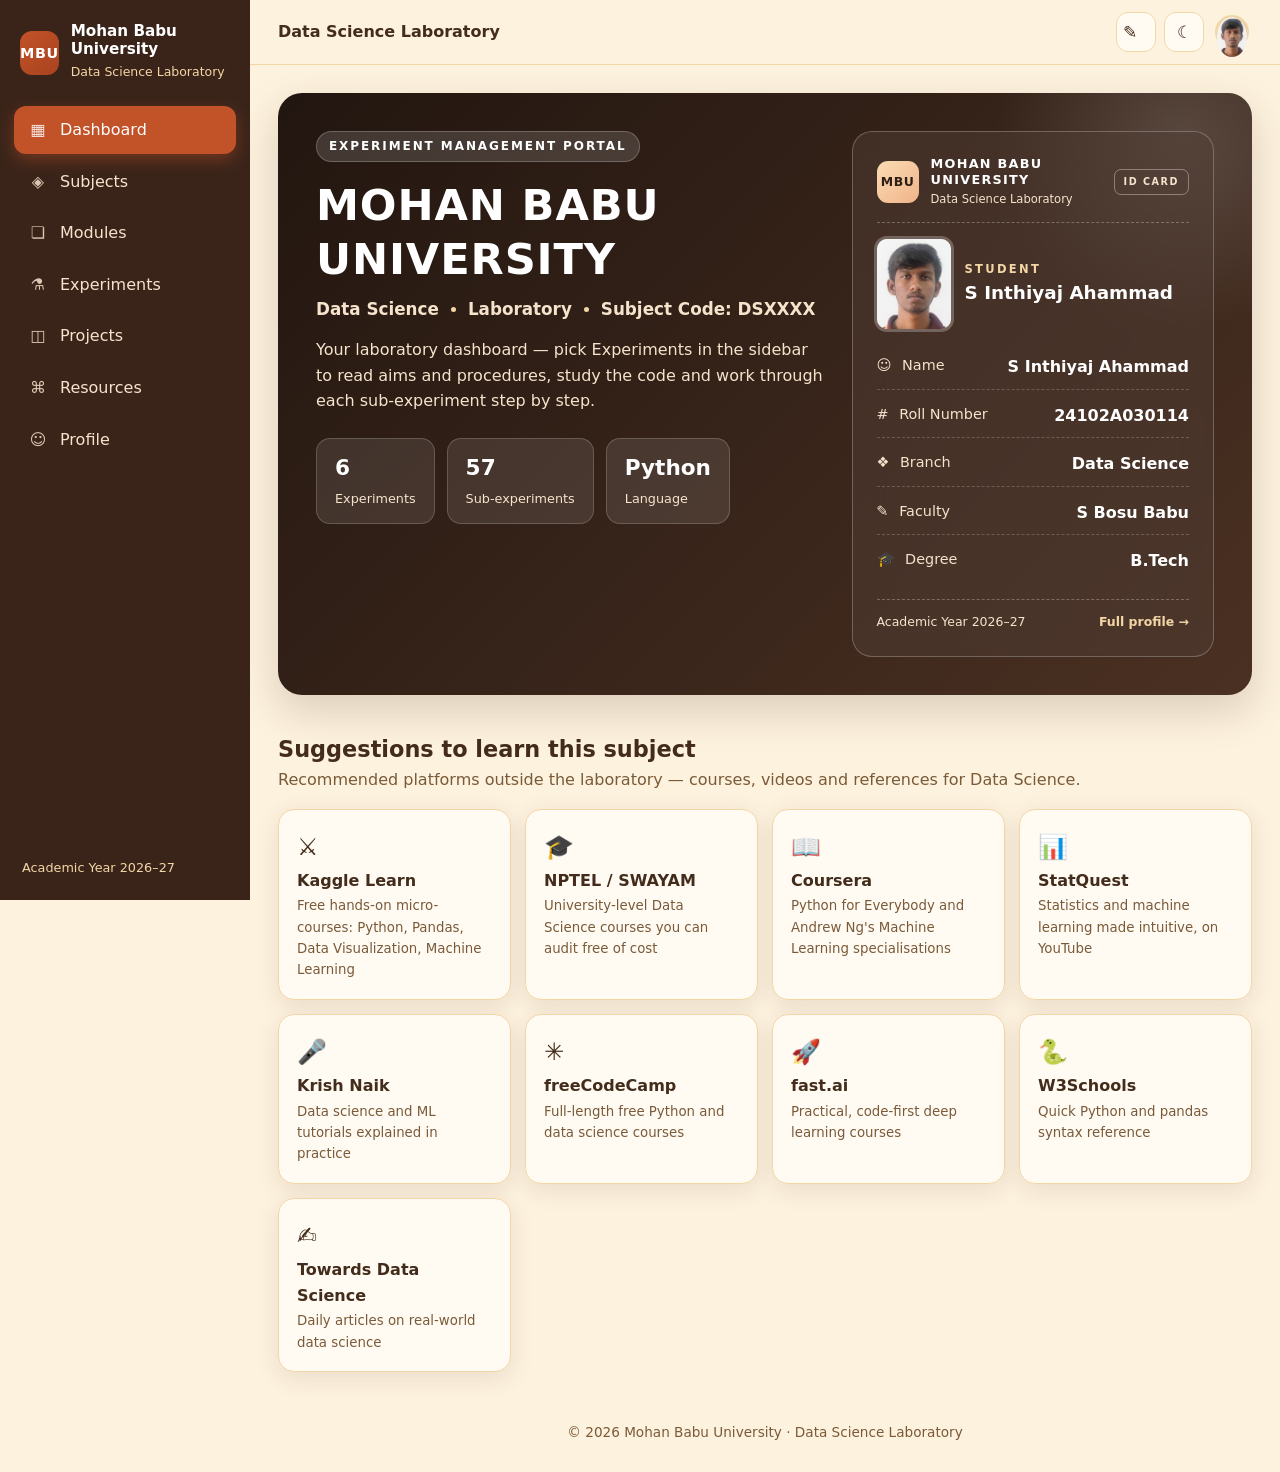
==== commit ebb77d47: "Retheme to Bright Terracotta + Sandal and add Projects folder upload Theme - Retint the whole portal" ====
--- a/mbu-portal/index.html
+++ b/mbu-portal/index.html
@@ -26,6 +26,7 @@
       <a href="subjects.html" data-nav-id="subjects"><span class="ico" aria-hidden="true">◈</span> Subjects</a>
       <a href="modules.html" data-nav-id="modules"><span class="ico" aria-hidden="true">❏</span> Modules</a>
       <a href="experiments.html" data-nav-id="experiments"><span class="ico" aria-hidden="true">⚗</span> Experiments</a>
+      <a href="projects.html" data-nav-id="projects"><span class="ico" aria-hidden="true">◫</span> Projects</a>
       <a href="resources.html" data-nav-id="resources"><span class="ico" aria-hidden="true">⌘</span> Resources</a>
       <a href="profile.html" data-nav-id="profile"><span class="ico" aria-hidden="true">☺</span> Profile</a>
     </nav>
--- a/mbu-portal/css/style.css
+++ b/mbu-portal/css/style.css
@@ -5,37 +5,79 @@
    ===================================================================== */
 
 :root {
-  --bg: #f4f6fb;
-  --surface: #ffffff;
-  --surface-2: #eef2f9;
-  --text: #14213d;
-  --muted: #55657f;
-  --border: #dde3ef;
-  --link: #1d4ed8;
-  --primary: #2557d6;
-  --primary-2: #0ea5a4;
-  --glass: rgba(255, 255, 255, 0.78);
-  --shadow: 0 6px 24px rgba(20, 33, 61, 0.08);
-  --shadow-lg: 0 16px 40px rgba(20, 33, 61, 0.18);
-  --sidebar: #0f1b3d;
-  --code-bg: #0f172a;
+  /* Bright Terracotta + Sandal palette (ivory sandal, clay, espresso) */
+  --bg: #fdf2de;              /* primary background (bright sandal) */
+  --surface: #fffbf3;         /* main surface / cards (bright ivory) */
+  --surface-2: #fbe7c6;       /* secondary background (bright sand) */
+  --text: #432c1b;            /* main text (deep coffee) */
+  --text-2: #5e4229;          /* secondary text */
+  --muted: #7a5a38;           /* muted text */
+  --border: #f2d6a6;          /* borders / dividers (golden sand) */
+  --link: #b2491f;            /* links (terracotta ink) */
+  --primary: #bd4d24;         /* primary brand (terracotta) */
+  --primary-hover: #a8431f;   /* primary hover */
+  --primary-2: #e07a4a;       /* secondary accent (bright clay) */
+  --focus-ring: #c25228;      /* focus ring */
+  --glass: rgba(253, 242, 222, 0.82);
+  --shadow: 0 6px 24px rgba(67, 44, 27, 0.10);
+  --shadow-lg: 0 16px 40px rgba(67, 44, 27, 0.18);
+  --sidebar: #3a241a;         /* sidebar background (dark espresso) */
+  --sidebar-2: #4a3022;       /* sidebar secondary background */
+  --nav-text: #f6e3cc;        /* navigation text */
+  --nav-active-bg: #c25228;   /* active navigation background (terracotta) */
+  --nav-active-text: #ffffff; /* active navigation text */
+  --nav-hover-bg: #4a3022;    /* navigation hover background */
+  --code-bg: #2e1f17;         /* code editor background (kept dark) */
+  --card: #fffbf3;            /* compiler / lab cards */
+  --card-bg: #fffbf3;
+  --disabled-bg: #f2d6a6;     /* disabled background */
+  --disabled-text: #9c8465;   /* disabled text */
+  --success: #2e7d32;
+  --success-bg: #e6f4e4;
+  --warning: #b4740a;
+  --warning-bg: #fbefd2;
+  --error: #c62828;
+  --error-bg: #fce7e4;
+  --info: #1565c0;
+  --info-bg: #e4f0fb;
   --radius: 18px;
 }
 
 [data-theme="dark"] {
-  --bg: #0b1220;
-  --surface: #131c31;
-  --surface-2: #1a2540;
-  --text: #e8edf8;
-  --muted: #9fb0cc;
-  --border: #25324f;
-  --link: #8ab4ff;
-  --primary: #6c9bff;
-  --primary-2: #2dd4bf;
-  --glass: rgba(11, 18, 32, 0.78);
+  --bg: #221610;
+  --surface: #2e1f17;
+  --surface-2: #3c2a1e;
+  --text: #fbefdd;
+  --text-2: #e6cfb2;
+  --muted: #c0a585;
+  --border: #4e382a;
+  --link: #f0b27a;
+  --primary: #e0714a;
+  --primary-hover: #ee8a66;
+  --primary-2: #f0a878;
+  --focus-ring: #f0a878;
+  --glass: rgba(34, 22, 16, 0.85);
   --shadow: 0 6px 24px rgba(0, 0, 0, 0.35);
   --shadow-lg: 0 16px 40px rgba(0, 0, 0, 0.5);
-  --sidebar: #080e1d;
+  --sidebar: #1a100b;
+  --sidebar-2: #221610;
+  --nav-text: #e6cfb2;
+  --nav-active-bg: #c25228;
+  --nav-active-text: #ffffff;
+  --nav-hover-bg: #2e1f17;
+  --code-bg: #221610;
+  --card: #2e1f17;
+  --card-bg: #2e1f17;
+  --disabled-bg: #4e382a;
+  --disabled-text: #a98f72;
+  --success: #7fd08a;
+  --success-bg: rgba(46, 125, 50, 0.22);
+  --warning: #f0c060;
+  --warning-bg: rgba(180, 116, 10, 0.22);
+  --error: #f08a7a;
+  --error-bg: rgba(198, 40, 40, 0.22);
+  --info: #8ab8e8;
+  --info-bg: rgba(21, 101, 192, 0.22);
 }
 
 /* ---------- Base ---------- */
@@ -108,7 +150,7 @@
 }
 
 :focus-visible {
-  outline: 3px solid var(--primary-2);
+  outline: 3px solid var(--focus-ring);
   outline-offset: 2px;
   border-radius: 6px;
 }
@@ -151,7 +193,7 @@
   width: 250px;
   z-index: 60;
   background: var(--sidebar);
-  color: #cbd5f0;
+  color: var(--nav-text);
   padding: 22px 14px;
   display: flex;
   flex-direction: column;
@@ -174,7 +216,7 @@
 }
 
 .brand small {
-  color: #94a3c8;
+  color: #f2d6a6;
   font-size: 0.78rem;
 }
 
@@ -186,9 +228,9 @@
   place-items: center;
   font-weight: 800;
   font-size: 0.9rem;
-  color: #fff;
+  color: #ffffff;
   letter-spacing: 0.04em;
-  background: linear-gradient(135deg, #2557d6, #0ea5a4);
+  background: linear-gradient(135deg, #c25228, #a8431f);
 }
 
 .nav {
@@ -203,7 +245,7 @@
   gap: 12px;
   padding: 11px 14px;
   border-radius: 12px;
-  color: #cbd5f0;
+  color: var(--nav-text);
   font-weight: 500;
   transition: background 0.2s, color 0.2s, transform 0.2s;
 }
@@ -215,28 +257,28 @@
 }
 
 .nav a:hover {
-  background: rgba(255, 255, 255, 0.08);
+  background: #4a3022;
   color: #fff;
   transform: translateX(3px);
 }
 
 .nav a.active {
-  background: linear-gradient(135deg, #2557d6, #1e6fd9);
-  color: #fff;
-  box-shadow: 0 6px 16px rgba(37, 87, 214, 0.4);
+  background: var(--nav-active-bg);
+  color: var(--nav-active-text);
+  box-shadow: 0 6px 16px rgba(194, 82, 40, 0.4);
 }
 
 .sidebar-foot {
   margin-top: auto;
   font-size: 0.8rem;
-  color: #8392b5;
+  color: #f2d6a6;
   padding: 0 8px;
 }
 
 .overlay {
   position: fixed;
   inset: 0;
-  background: rgba(8, 14, 29, 0.55);
+  background: rgba(58, 36, 26, 0.55);
   z-index: 55;
   opacity: 0;
   visibility: hidden;
@@ -345,7 +387,7 @@
 
 .btn-primary {
   color: #fff;
-  background: linear-gradient(135deg, #2557d6, #3b82f6, #0ea5a4);
+  background: linear-gradient(135deg, #c25228, #a8431f, #c25228);
   background-size: 200% 200%;
   background-position: 0% 50%;
 }
@@ -353,7 +395,7 @@
 .btn-primary:hover {
   transform: translateY(-2px);
   background-position: 100% 50%;
-  box-shadow: 0 10px 22px rgba(37, 87, 214, 0.35);
+  box-shadow: 0 10px 22px rgba(67, 44, 27, 0.35);
 }
 
 .btn-ghost {
@@ -388,7 +430,7 @@
   padding: 38px;
   border-radius: 24px;
   color: #fff;
-  background: linear-gradient(135deg, #0f1b3d, #1e3a8a 55%, #0e7490);
+  background: linear-gradient(135deg, #221610, #4a3022 55%, #4e382a);
   background-size: 180% 180%;
   animation: drift 14s ease infinite alternate;
   box-shadow: var(--shadow-lg);
@@ -438,20 +480,20 @@
   gap: 12px;
   font-weight: 600;
   font-size: 1.05rem;
-  color: #eaf2ff;
+  color: #f6e3cc;
 }
 
 .hero-sub i {
   width: 5px;
   height: 5px;
   border-radius: 50%;
-  background: #7dd3fc;
+  background: #f2d6a6;
   display: inline-block;
 }
 
 .hero-lead {
   margin-top: 14px;
-  color: #eaf2ff;
+  color: #f6e3cc;
   max-width: 52ch;
 }
 
@@ -477,7 +519,7 @@
 
 .stat span {
   font-size: 0.8rem;
-  color: #c3d3f5;
+  color: #f6e3cc;
 }
 
 .profile-card {
@@ -505,8 +547,8 @@
   place-items: center;
   font-size: 1.5rem;
   font-weight: 800;
-  color: #0f1b3d;
-  background: linear-gradient(135deg, #7dd3fc, #a5f3fc);
+  color: #2e1f17;
+  background: linear-gradient(135deg, #fbdcb4, #f0b389);
   box-shadow: 0 0 0 4px rgba(255, 255, 255, 0.2);
 }
 
@@ -514,7 +556,7 @@
   display: block;
   font-size: 0.72rem;
   letter-spacing: 0.2em;
-  color: #a5c4ff;
+  color: #f2d6a6;
   font-weight: 700;
 }
 
@@ -541,7 +583,7 @@
 }
 
 .profile-list dt {
-  color: #bcd0f5;
+  color: #f6e3cc;
   font-size: 0.9rem;
 }
 
@@ -597,7 +639,7 @@
 
 .search-box:focus-within {
   border-color: var(--primary);
-  box-shadow: 0 0 0 4px rgba(37, 87, 214, 0.15);
+  box-shadow: 0 0 0 4px rgba(67, 44, 27, 0.15);
 }
 
 .search-box input {
@@ -710,7 +752,7 @@
 }
 
 .remove-btn:hover {
-  color: #dc2626;
+  color: #c62828;
 }
 
 .card h3 {
@@ -749,10 +791,10 @@
 
 .chip:hover {
   transform: translateY(-3px);
-  background: linear-gradient(135deg, #2557d6, #0ea5a4);
+  background: linear-gradient(135deg, #c25228, #a8431f);
   color: #fff;
   border-color: transparent;
-  box-shadow: 0 8px 16px rgba(37, 87, 214, 0.3);
+  box-shadow: 0 8px 16px rgba(67, 44, 27, 0.3);
 }
 
 .card-actions {
@@ -845,7 +887,7 @@
   display: grid;
   place-items: center;
   padding: 16px;
-  background: rgba(8, 14, 29, 0.6);
+  background: rgba(58, 36, 26, 0.6);
   -webkit-backdrop-filter: blur(4px);
   backdrop-filter: blur(4px);
   opacity: 0;
@@ -929,11 +971,11 @@
 .field textarea:focus {
   outline: 0;
   border-color: var(--primary);
-  box-shadow: 0 0 0 4px rgba(37, 87, 214, 0.15);
+  box-shadow: 0 0 0 4px rgba(67, 44, 27, 0.15);
 }
 
 .form-error {
-  color: #dc2626;
+  color: #c62828;
   font-weight: 600;
   font-size: 0.9rem;
   margin-bottom: 10px;
@@ -962,13 +1004,13 @@
   border-radius: 24px;
   color: #fff;
   box-shadow: var(--shadow-lg);
-  background: linear-gradient(135deg, #0f1b3d, #1e3a8a 60%, #0e7490);
+  background: linear-gradient(135deg, #221610, #4a3022 60%, #4e382a);
   background-size: 180% 180%;
   animation: drift 14s ease infinite alternate;
 }
 
 .page-hero .exp-tag {
-  color: #7dd3fc;
+  color: #f2d6a6;
   font-size: 0.85rem;
 }
 
@@ -982,7 +1024,7 @@
   font-size: 0.78rem;
   letter-spacing: 0.16em;
   text-transform: uppercase;
-  color: #a5c4ff;
+  color: #f2d6a6;
   font-weight: 700;
 }
 
@@ -1038,7 +1080,7 @@
   place-items: center;
   font-size: 0.9rem;
   color: #fff;
-  background: linear-gradient(135deg, #2557d6, #0ea5a4);
+  background: linear-gradient(135deg, #c25228, #a8431f);
 }
 
 .panel p {
@@ -1110,7 +1152,7 @@
   font-weight: 700;
   font-size: 0.85rem;
   color: #fff;
-  background: linear-gradient(135deg, #2557d6, #0ea5a4);
+  background: linear-gradient(135deg, #c25228, #a8431f);
 }
 
 .steps.arrows li::after {
@@ -1268,8 +1310,8 @@
 .tab[aria-current="true"] {
   color: #fff;
   border-color: transparent;
-  background: linear-gradient(135deg, #2557d6, #0ea5a4);
-  box-shadow: 0 8px 16px rgba(37, 87, 214, 0.3);
+  background: linear-gradient(135deg, #c25228, #a8431f);
+  box-shadow: 0 8px 16px rgba(67, 44, 27, 0.3);
 }
 
 .tools {
@@ -1320,7 +1362,7 @@
   border-radius: 14px;
   overflow: hidden;
   background: var(--code-bg);
-  border: 1px solid #1e293b;
+  border: 1px solid #4a3022;
 }
 
 .code-head,
@@ -1329,8 +1371,8 @@
   justify-content: space-between;
   align-items: center;
   padding: 10px 14px;
-  background: #1e293b;
-  color: #94a3b8;
+  background: #4a3022;
+  color: #f2d6a6;
   font-size: 0.82rem;
 }
 
@@ -1349,21 +1391,21 @@
 }
 
 .dots i:nth-child(1) {
-  background: #ef4444;
+  background: #f08a7a;
 }
 
 .dots i:nth-child(2) {
-  background: #f59e0b;
+  background: #f0c060;
 }
 
 .dots i:nth-child(3) {
-  background: #22c55e;
+  background: #7fd08a;
 }
 
 .copy-btn {
-  border: 1px solid #334155;
-  background: #0f172a;
-  color: #e2e8f0;
+  border: 1px solid #4e382a;
+  background: #2e1f17;
+  color: #f6e3cc;
   padding: 6px 14px;
   border-radius: 8px;
   cursor: pointer;
@@ -1374,13 +1416,13 @@
 }
 
 .copy-btn:hover {
-  background: #1e293b;
-  border-color: #64748b;
+  background: #4a3022;
+  border-color: #f2d6a6;
 }
 
 .copy-btn.done {
-  color: #86efac;
-  border-color: #22c55e;
+  color: #7fd08a;
+  border-color: #7fd08a;
 }
 
 pre {
@@ -1397,7 +1439,7 @@
 }
 
 .code-wrap pre {
-  color: #e2e8f0;
+  color: #f6e3cc;
 }
 
 .tok-k {
@@ -1420,8 +1462,8 @@
 .out-wrap {
   border-radius: 14px;
   overflow: hidden;
-  background: #0b1220;
-  border: 1px solid #1e293b;
+  background: #221610;
+  border: 1px solid #4a3022;
 }
 
 .out-wrap pre {
@@ -1440,7 +1482,7 @@
   width: 9px;
   height: 9px;
   border-radius: 50%;
-  background: #22c55e;
+  background: #7fd08a;
   animation: pulse 1.8s ease-in-out infinite;
 }
 
@@ -1456,7 +1498,7 @@
   border-radius: 12px;
   font-weight: 600;
   color: #fff;
-  background: #0f172a;
+  background: #2e1f17;
   box-shadow: var(--shadow-lg);
   transition: opacity 0.3s, transform 0.3s;
 }
@@ -1683,8 +1725,8 @@
   margin-top: 30px;
   padding: 24px;
   border-radius: 16px;
-  background: var(--card-bg, #ffffff);
-  border: 1px solid var(--border, #e5e7eb);
+  background: var(--card-bg, #fffbf3);
+  border: 1px solid var(--border, #f2d6a6);
   box-shadow: 0 8px 30px rgba(0, 0, 0, 0.06);
 }
 
@@ -1702,13 +1744,13 @@
 
 .compiler-header p {
   margin: 0;
-  color: #6b7280;
+  color: #7a5a38;
 }
 
 #languageSelect {
   padding: 10px 14px;
   border-radius: 8px;
-  border: 1px solid #d1d5db;
+  border: 1px solid #f2d6a6;
   font-size: 15px;
 }
 
@@ -1722,8 +1764,8 @@
   grid-column: 1 / -1;
   border-radius: 12px;
   overflow: hidden;
-  border: 1px solid #252525;
-  background: #1e1e1e;
+  border: 1px solid #4a3022;
+  background: #2e1f17;
 }
 
 .editor-toolbar {
@@ -1732,7 +1774,7 @@
   display: flex;
   align-items: center;
   justify-content: space-between;
-  background: #252525;
+  background: #4a3022;
   color: #ddd;
 }
 
@@ -1751,7 +1793,7 @@
   box-sizing: border-box;
   resize: vertical;
 
-  background: #1e1e1e;
+  background: #2e1f17;
   color: #f5f5f5;
 
   border: none;
@@ -1764,7 +1806,7 @@
 
 .input-panel,
 .output-panel {
-  border: 1px solid #e5e7eb;
+  border: 1px solid #f2d6a6;
   border-radius: 12px;
   overflow: hidden;
 }
@@ -1773,7 +1815,7 @@
   display: block;
   padding: 12px;
   font-weight: 600;
-  border-bottom: 1px solid #e5e7eb;
+  border-bottom: 1px solid #f2d6a6;
 }
 
 #programInput {
@@ -1796,7 +1838,7 @@
   justify-content: space-between;
   padding: 12px;
   font-weight: 600;
-  border-bottom: 1px solid #e5e7eb;
+  border-bottom: 1px solid #f2d6a6;
 }
 
 #clearOutput {
@@ -1811,8 +1853,8 @@
   min-height: 150px;
   overflow: auto;
 
-  background: #111827;
-  color: #e5e7eb;
+  background: #2e1f17;
+  color: #f6e3cc;
 
   font-family: Consolas, Monaco, monospace;
   white-space: pre-wrap;
@@ -1835,9 +1877,9 @@
 .compiler-section {
     margin-top: 32px;
     padding: 24px;
-    border: 1px solid var(--border, #e5e7eb);
+    border: 1px solid var(--border, #f2d6a6);
     border-radius: 18px;
-    background: var(--card, #ffffff);
+    background: var(--card, #fffbf3);
     box-shadow: 0 10px 35px rgba(0, 0, 0, 0.06);
 }
 
@@ -1861,7 +1903,7 @@
 
 .compiler-title p {
     margin: 0;
-    color: #6b7280;
+    color: #7a5a38;
     font-size: 14px;
 }
 
@@ -1880,7 +1922,7 @@
 .language-box label {
     font-size: 12px;
     font-weight: 600;
-    color: #6b7280;
+    color: #7a5a38;
 }
 
 /* Language + chart-example selectors sit side by side */
@@ -1893,17 +1935,17 @@
 
 #languageSelect {
     padding: 10px 14px;
-    border: 1px solid #d1d5db;
+    border: 1px solid #f2d6a6;
     border-radius: 9px;
-    background: #ffffff;
-    color: #111827;
+    background: #fffbf3;
+    color: #2e1f17;
     font-size: 14px;
     cursor: pointer;
     outline: none;
 }
 
 #languageSelect:focus {
-    border-color: #6366f1;
+    border-color: #c25228;
 }
 
 
@@ -1913,9 +1955,9 @@
 
 .code-editor-container {
     overflow: hidden;
-    border: 1px solid #242424;
+    border: 1px solid #4e382a;
     border-radius: 12px;
-    background: #1e1e1e;
+    background: #2e1f17;
 }
 
 
@@ -1930,8 +1972,8 @@
     justify-content: space-between;
     align-items: center;
     gap: 10px;
-    background: #252526;
-    border-bottom: 1px solid #333333;
+    background: #4a3022;
+    border-bottom: 1px solid #4a3022;
 }
 
 .file-info {
@@ -1970,22 +2012,22 @@
 }
 
 .editor-btn {
-    background: #333333;
+    background: #4a3022;
     color: #dddddd;
 }
 
 .editor-btn:hover {
-    background: #444444;
+    background: #4e382a;
 }
 
 .run-code-btn {
-    background: #16a34a;
+    background: #2e7d32;
     color: white;
     font-weight: 600;
 }
 
 .run-code-btn:hover {
-    background: #15803d;
+    background: #2e7d32;
 }
 
 .run-code-btn:disabled {
@@ -2009,7 +2051,7 @@
     outline: 0;
     resize: vertical;
 
-    background: #1e1e1e;
+    background: #2e1f17;
     color: #d4d4d4;
 
     font-family:
@@ -2043,9 +2085,9 @@
 
 .compiler-card {
     overflow: hidden;
-    border: 1px solid #e5e7eb;
+    border: 1px solid #f2d6a6;
     border-radius: 12px;
-    background: #ffffff;
+    background: #fffbf3;
 }
 
 
@@ -2061,7 +2103,7 @@
     justify-content: space-between;
     align-items: center;
 
-    border-bottom: 1px solid #e5e7eb;
+    border-bottom: 1px solid #f2d6a6;
 }
 
 .compiler-card-header h3 {
@@ -2072,13 +2114,13 @@
 .compiler-card-header button {
     border: 0;
     background: transparent;
-    color: #6b7280;
+    color: #7a5a38;
     cursor: pointer;
     font-size: 12px;
 }
 
 .compiler-card-header button:hover {
-    color: #111827;
+    color: #2e1f17;
 }
 
 
@@ -2107,8 +2149,8 @@
     font-size: 13px;
     line-height: 1.6;
 
-    color: #111827;
-    background: #ffffff;
+    color: #2e1f17;
+    background: #fffbf3;
 }
 
 
@@ -2129,8 +2171,8 @@
 
     overflow: auto;
 
-    background: #111827;
-    color: #e5e7eb;
+    background: #2e1f17;
+    color: #f6e3cc;
 
     font-family:
         Consolas,
@@ -2160,8 +2202,8 @@
 
     border-radius: 9px;
 
-    background: #f8fafc;
-    color: #64748b;
+    background: #fdf2de;
+    color: #7a5a38;
 
     font-size: 12px;
 }
@@ -2172,38 +2214,38 @@
    ============================================================ */
 
 [data-theme="dark"] .compiler-section {
-    background: #111827;
-    border-color: #374151;
+    background: #2e1f17;
+    border-color: #4e382a;
 }
 
 [data-theme="dark"] .compiler-title p {
-    color: #9ca3af;
+    color: #f2d6a6;
 }
 
 [data-theme="dark"] #languageSelect {
-    background: #1f2937;
-    color: #f9fafb;
-    border-color: #4b5563;
+    background: #4a3022;
+    color: #f6e3cc;
+    border-color: #4e382a;
 }
 
 [data-theme="dark"] .compiler-card {
-    background: #1f2937;
-    border-color: #374151;
+    background: #4a3022;
+    border-color: #4e382a;
 }
 
 [data-theme="dark"] .compiler-card-header {
-    border-color: #374151;
-    color: #f9fafb;
+    border-color: #4e382a;
+    color: #f6e3cc;
 }
 
 [data-theme="dark"] #programInput {
-    background: #1f2937;
-    color: #f9fafb;
+    background: #4a3022;
+    color: #f6e3cc;
 }
 
 [data-theme="dark"] .compiler-status {
-    background: #1f2937;
-    color: #9ca3af;
+    background: #4a3022;
+    color: #f2d6a6;
 }
 
 
@@ -2329,7 +2371,7 @@
     border: 1px solid var(--border);
     border-radius: 14px;
     overflow: hidden;
-    background: #ffffff;
+    background: #fffbf3;
 }
 
 .pdf-frame {
@@ -2337,7 +2379,7 @@
     width: 100%;
     height: 480px;
     border: 0;
-    background: #ffffff;
+    background: #fffbf3;
 }
 
 .pdf-actions {
@@ -2437,7 +2479,7 @@
     height: 64vh;
     min-height: 320px;
     border: 0;
-    background: #ffffff;
+    background: #fffbf3;
 }
 
 .file-modal-body img {
@@ -2465,7 +2507,7 @@
     height: auto;
     box-sizing: border-box;
     padding: 8px;
-    background: #ffffff;
+    background: #fffbf3;
     border: 1px solid var(--border);
     border-radius: 12px;
 }
@@ -2490,7 +2532,7 @@
 .code-editor-container .CodeMirror {
     height: 420px;
     min-height: 420px;
-    background: #1e1e1e;
+    background: #2e1f17;
     color: #d4d4d4;
     font-family: Consolas, Monaco, "Courier New", monospace;
     font-size: 14px;
@@ -2499,7 +2541,7 @@
 
 .code-editor-container .CodeMirror-scrollbar-filler,
 .code-editor-container .CodeMirror-gutter-filler {
-    background: #1e1e1e;
+    background: #2e1f17;
 }
 
 
@@ -2550,7 +2592,7 @@
     width: 34px;
     height: 34px;
     font-size: 0.95rem;
-    color: #0f1b3d;
+    color: #2e1f17;
     box-shadow: none;
     border: 2px solid var(--border);
     transition: border-color 0.2s ease, transform 0.2s ease;
@@ -2586,8 +2628,8 @@
     font-size: 0.78rem;
     font-weight: 800;
     letter-spacing: 0.04em;
-    color: #0f1b3d;
-    background: linear-gradient(135deg, #7dd3fc, #a5f3fc);
+    color: #2e1f17;
+    background: linear-gradient(135deg, #fbdcb4, #f0b389);
 }
 
 .id-strip>div {
@@ -2603,7 +2645,7 @@
 
 .id-strip small {
     font-size: 0.72rem;
-    color: #bcd0f5;
+    color: #f6e3cc;
 }
 
 .id-tag {
@@ -2615,7 +2657,7 @@
     padding: 4px 9px;
     border: 1px solid rgba(255, 255, 255, 0.35);
     border-radius: 7px;
-    color: #dbe7ff;
+    color: #f6e3cc;
 }
 
 .id-foot {
@@ -2628,11 +2670,11 @@
     padding-top: 12px;
     border-top: 1px dashed rgba(255, 255, 255, 0.28);
     font-size: 0.78rem;
-    color: #bcd0f5;
+    color: #f6e3cc;
 }
 
 .id-foot a {
-    color: #9fe8ff;
+    color: #f2d6a6;
     font-weight: 700;
     text-decoration: none;
 }
@@ -2655,7 +2697,7 @@
    (>= 4.5:1 contrast even at the lightest gradient stop). */
 #profile.profile-card {
     background:
-        linear-gradient(rgba(9, 17, 43, 0.45), rgba(9, 17, 43, 0.45)),
+        linear-gradient(rgba(58, 36, 26, 0.45), rgba(58, 36, 26, 0.45)),
         rgba(255, 255, 255, 0.11);
 }
 
@@ -2774,8 +2816,8 @@
     place-items: center;
     font-size: 0.9rem;
     font-weight: 800;
-    color: #0f1b3d;
-    background: linear-gradient(135deg, #7dd3fc, #a5f3fc);
+    color: #2e1f17;
+    background: linear-gradient(135deg, #fbdcb4, #f0b389);
 }
 
 .social-text {
@@ -2789,11 +2831,15 @@
 }
 
 .social-text small {
-    color: var(--muted);
+    color: var(--text-2);
     font-size: 0.78rem;
     overflow: hidden;
     text-overflow: ellipsis;
     white-space: nowrap;
+}
+
+[data-theme="dark"] .social-text small {
+    color: var(--muted);
 }
 
 .social-go {
@@ -2872,12 +2918,12 @@
     align-items: flex-start;
     gap: 10px;
     padding: 10px 14px;
-    background: #0b1220;
-    border-top: 1px solid #1e293b;
+    background: #221610;
+    border-top: 1px solid #4a3022;
 }
 
 .terminal-prompt {
-    color: #38bdf8;
+    color: #f2d6a6;
     font-weight: 700;
     font-family: Consolas, Monaco, monospace;
     font-size: 15px;
@@ -2892,12 +2938,12 @@
     max-height: 130px;
     padding: 4px 0;
     background: transparent;
-    color: #e5e7eb;
+    color: #f6e3cc;
     resize: vertical;
 }
 
 .terminal-input #programInput::placeholder {
-    color: #64748b;
+    color: #c0a585;
 }
 
 .terminal-card #programOutput {
@@ -2908,7 +2954,7 @@
     width: 100%;
     min-height: 340px;
     margin-top: 10px;
-    background: #ffffff;
+    background: #fffbf3;
     border-radius: 8px;
 }
 
@@ -2942,16 +2988,16 @@
 
 .mbu-error {
     padding: 12px 14px;
-    border: 1px solid #d9534f;
+    border: 1px solid #c62828;
     border-left-width: 5px;
     border-radius: 10px;
-    background: color-mix(in srgb, #d9534f 10%, var(--surface));
+    background: color-mix(in srgb, #c62828 10%, var(--surface));
 }
 
 .mbu-error-title {
     display: block;
     margin-bottom: 6px;
-    color: #c9302c;
+    color: #c62828;
     font-weight: 700;
 }
 
@@ -3231,6 +3277,84 @@
     margin: 4px 0 2px;
 }
 
+/* ---------- Projects (projects.html) ----------
+   Additive block: only styles the new Projects page and reuses the
+   existing design tokens, so it follows the active theme automatically. */
+.projects-section {
+    margin-top: 40px;
+}
+
+.projects-section h2 {
+    font-size: 1.4rem;
+}
+
+.projects-head {
+    display: flex;
+    align-items: center;
+    justify-content: space-between;
+    flex-wrap: wrap;
+    gap: 14px;
+    margin-bottom: 4px;
+}
+
+.projects-tools {
+    display: flex;
+    flex-wrap: wrap;
+    gap: 10px;
+}
+
+.proj-card h3 {
+    overflow-wrap: anywhere;
+}
+
+.proj-files {
+    border: 1px solid var(--border);
+    border-radius: 12px;
+    background: var(--surface-2);
+    padding: 10px 12px;
+}
+
+.proj-files>summary {
+    cursor: pointer;
+    font-size: 0.86rem;
+    font-weight: 700;
+    color: var(--link);
+}
+
+.proj-file-list {
+    list-style: none;
+    margin: 10px 0 2px;
+    padding: 0;
+    display: grid;
+    gap: 6px;
+    max-height: 240px;
+    overflow: auto;
+}
+
+.proj-file {
+    display: flex;
+    align-items: baseline;
+    justify-content: space-between;
+    gap: 12px;
+    padding: 6px 8px;
+    border-radius: 8px;
+    background: var(--surface);
+    border: 1px solid var(--border);
+    font-size: 0.82rem;
+}
+
+.proj-file-name {
+    font-family: "Cascadia Code", Consolas, "Courier New", monospace;
+    color: var(--text);
+    overflow-wrap: anywhere;
+}
+
+.proj-file-meta {
+    color: var(--muted);
+    white-space: nowrap;
+    font-size: 0.76rem;
+}
+
 @media (max-width: 600px) {
     .subject-bar {
         display: flex;
--- a/mbu-portal/css/admin.css
+++ b/mbu-portal/css/admin.css
@@ -142,14 +142,14 @@
 
 .adm-mini.danger:hover,
 .adm-mini.danger:focus-visible {
-  border-color: #b91c1c;
-  color: #b91c1c;
+  border-color: #c62828;
+  color: #c62828;
 }
 
 [data-theme="dark"] .adm-mini.danger:hover,
 [data-theme="dark"] .adm-mini.danger:focus-visible {
-  border-color: #f87171;
-  color: #f87171;
+  border-color: #f08a7a;
+  color: #f08a7a;
 }
 
 /* ---------- admin action strips -------------------------------------- */
@@ -254,13 +254,13 @@
 
 /* ---------- generic admin dialog (confirm / form) --------------------- */
 .adm-dialog-error {
-  color: #b91c1c;
+  color: #c62828;
   font-size: 0.85rem;
   margin-top: 8px;
 }
 
 [data-theme="dark"] .adm-dialog-error {
-  color: #f87171;
+  color: #f08a7a;
 }
 
 .adm-form-field {
@@ -295,14 +295,14 @@
 
 .btn-adm-danger {
   color: #fff;
-  background: #b91c1c;
-  border: 1px solid #b91c1c;
+  background: #c62828;
+  border: 1px solid #c62828;
 }
 
 .btn-adm-danger:hover,
 .btn-adm-danger:focus-visible {
-  background: #991b1b;
-  border-color: #991b1b;
+  background: #9e1f1f;
+  border-color: #9e1f1f;
   color: #fff;
 }
 
@@ -320,7 +320,7 @@
   font-size: 0.86rem;
   line-height: 1.55;
   tab-size: 4;
-  color: #e8edf8;
+  color: #f6e3cc;
   background: var(--code-bg);
   border: 1px solid var(--border);
   border-radius: 12px;
@@ -373,7 +373,7 @@
 }
 
 [data-theme="dark"] .adm-seg .btn.active {
-  color: #0b1220;
+  color: #3a241a;
 }
 
 #fileViewerBody .adm-seg {
@@ -387,7 +387,7 @@
   z-index: 130;
   display: none;
   flex-direction: column;
-  background: rgba(8, 14, 29, 0.94);
+  background: rgba(58, 36, 26, 0.94);
   -webkit-backdrop-filter: blur(6px);
   backdrop-filter: blur(6px);
 }
@@ -451,7 +451,7 @@
 .pdf-book-page {
   position: relative;
   transform-style: preserve-3d;
-  background: #fff;
+  background: #fdf2de;
   box-shadow: 0 18px 48px rgba(0, 0, 0, 0.55);
   transition: transform 0.32s ease, opacity 0.32s ease;
 }
@@ -488,7 +488,7 @@
   height: 72px;
   font-size: 1.2rem;
   color: #fff;
-  background: rgba(8, 14, 29, 0.65);
+  background: rgba(58, 36, 26, 0.65);
   border: 1px solid rgba(255, 255, 255, 0.35);
   border-radius: 10px;
   cursor: pointer;
@@ -498,7 +498,7 @@
 .pdf-book-nav:hover,
 .pdf-book-nav:focus-visible {
   opacity: 1;
-  background: rgba(8, 14, 29, 0.9);
+  background: rgba(58, 36, 26, 0.9);
 }
 
 .pdf-book-nav.prev { left: 10px; }
@@ -514,10 +514,10 @@
   top: 50%;
   left: 50%;
   transform: translate(-50%, -50%);
-  color: #e8edf8;
+  color: #f6e3cc;
   font-size: 0.92rem;
   padding: 14px 20px;
-  background: rgba(8, 14, 29, 0.85);
+  background: rgba(58, 36, 26, 0.85);
   border-radius: 12px;
 }
 
